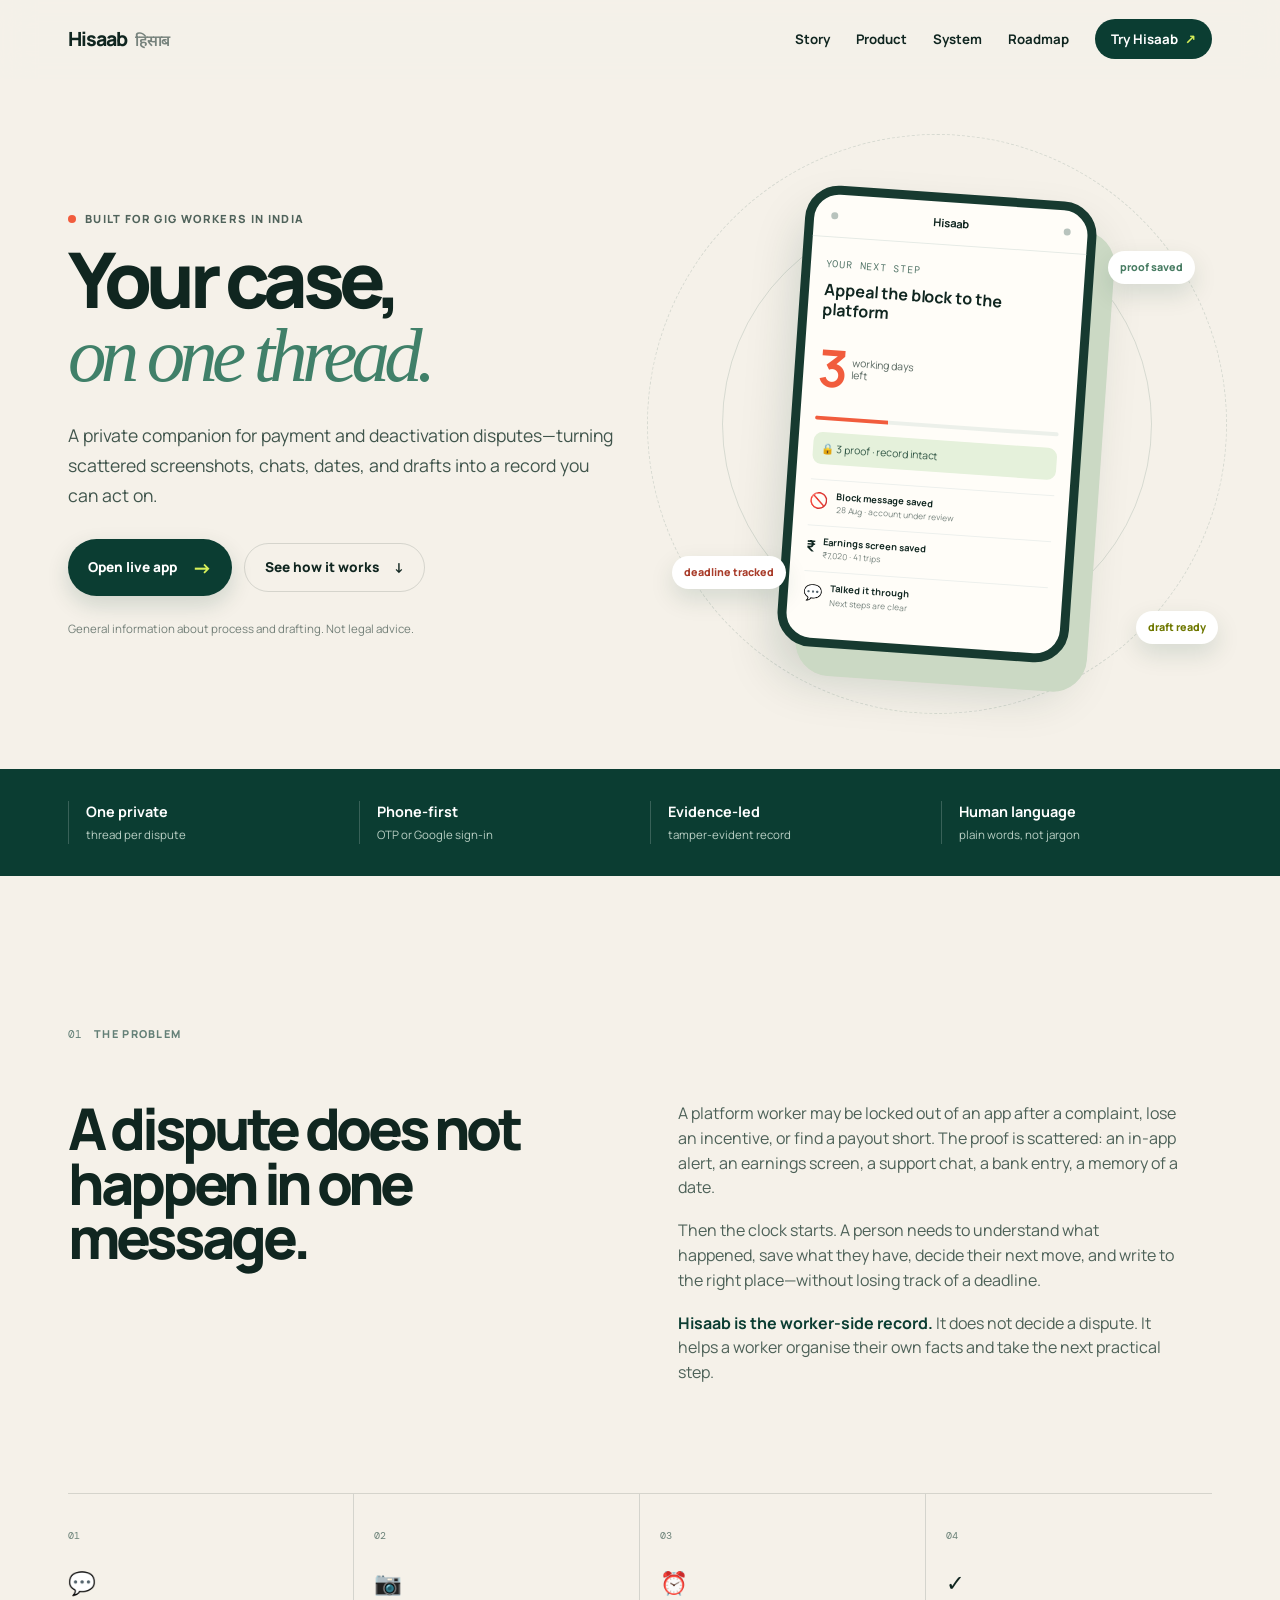
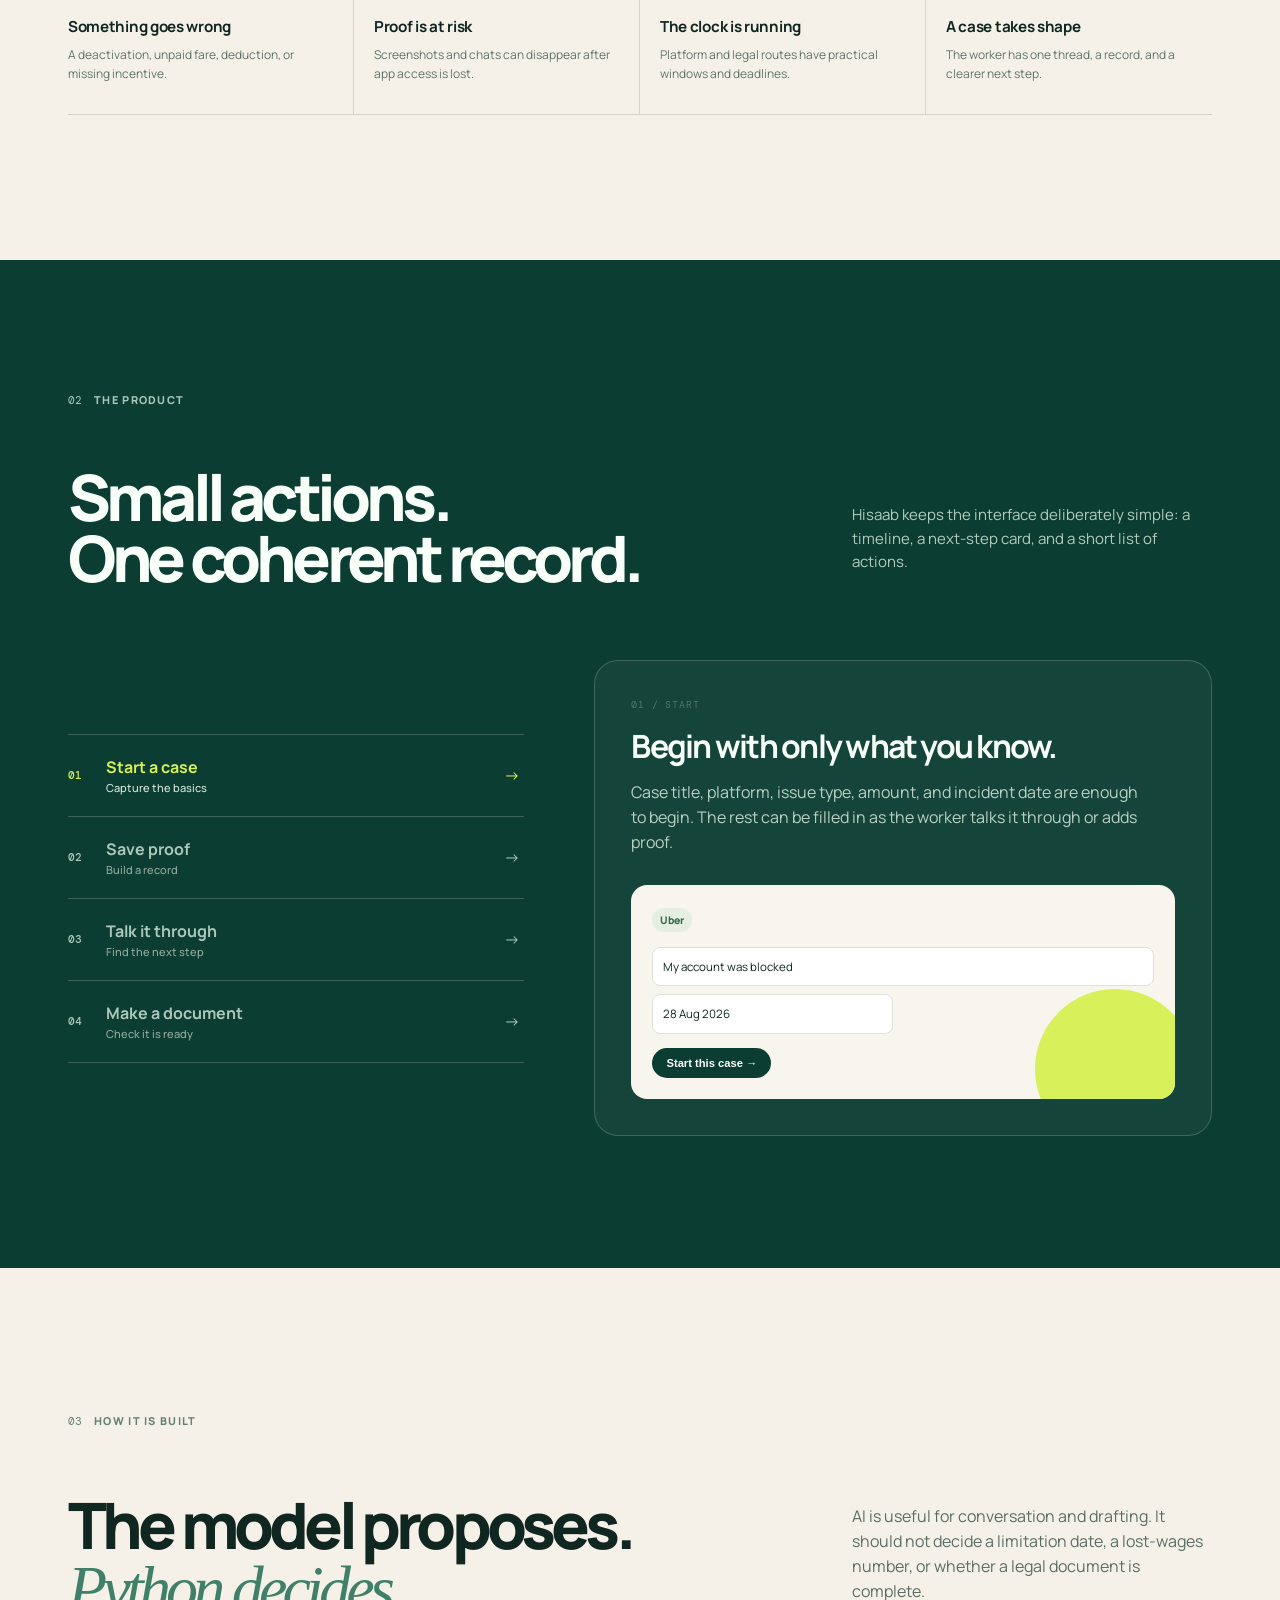
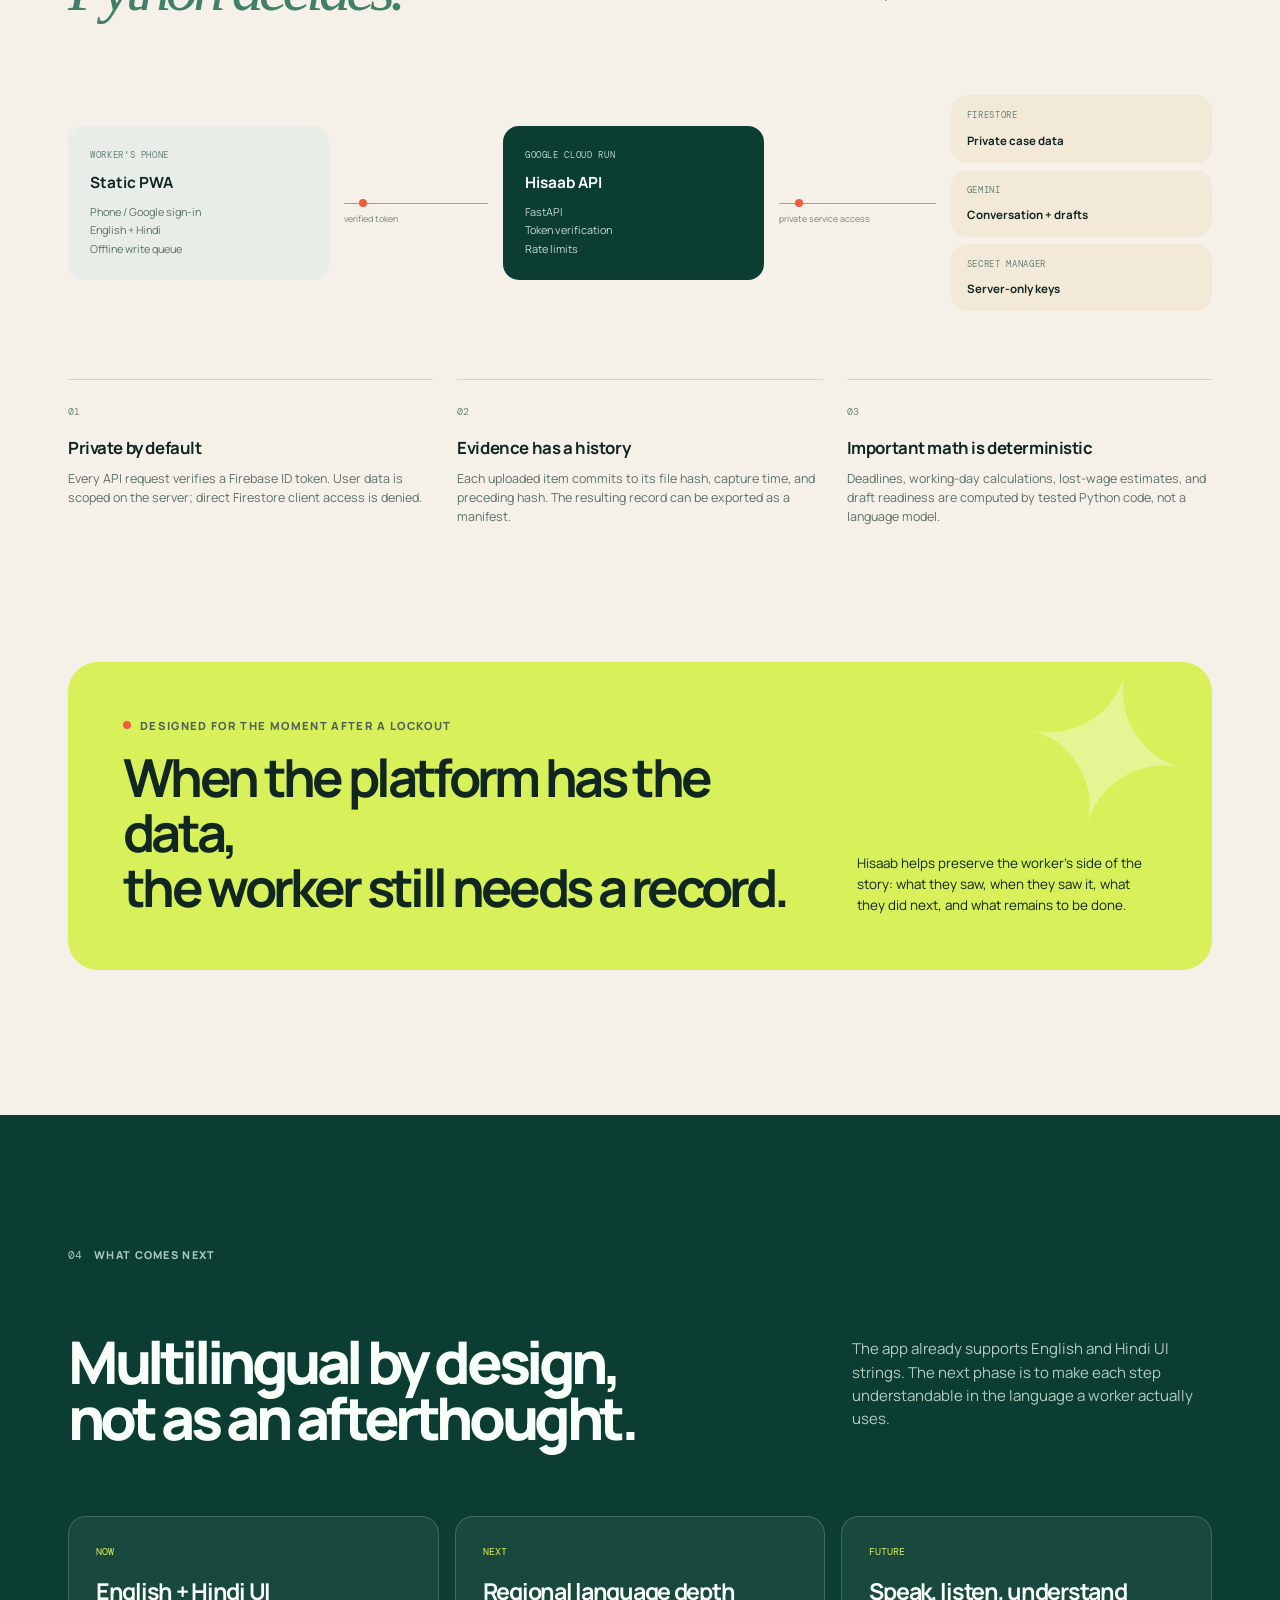
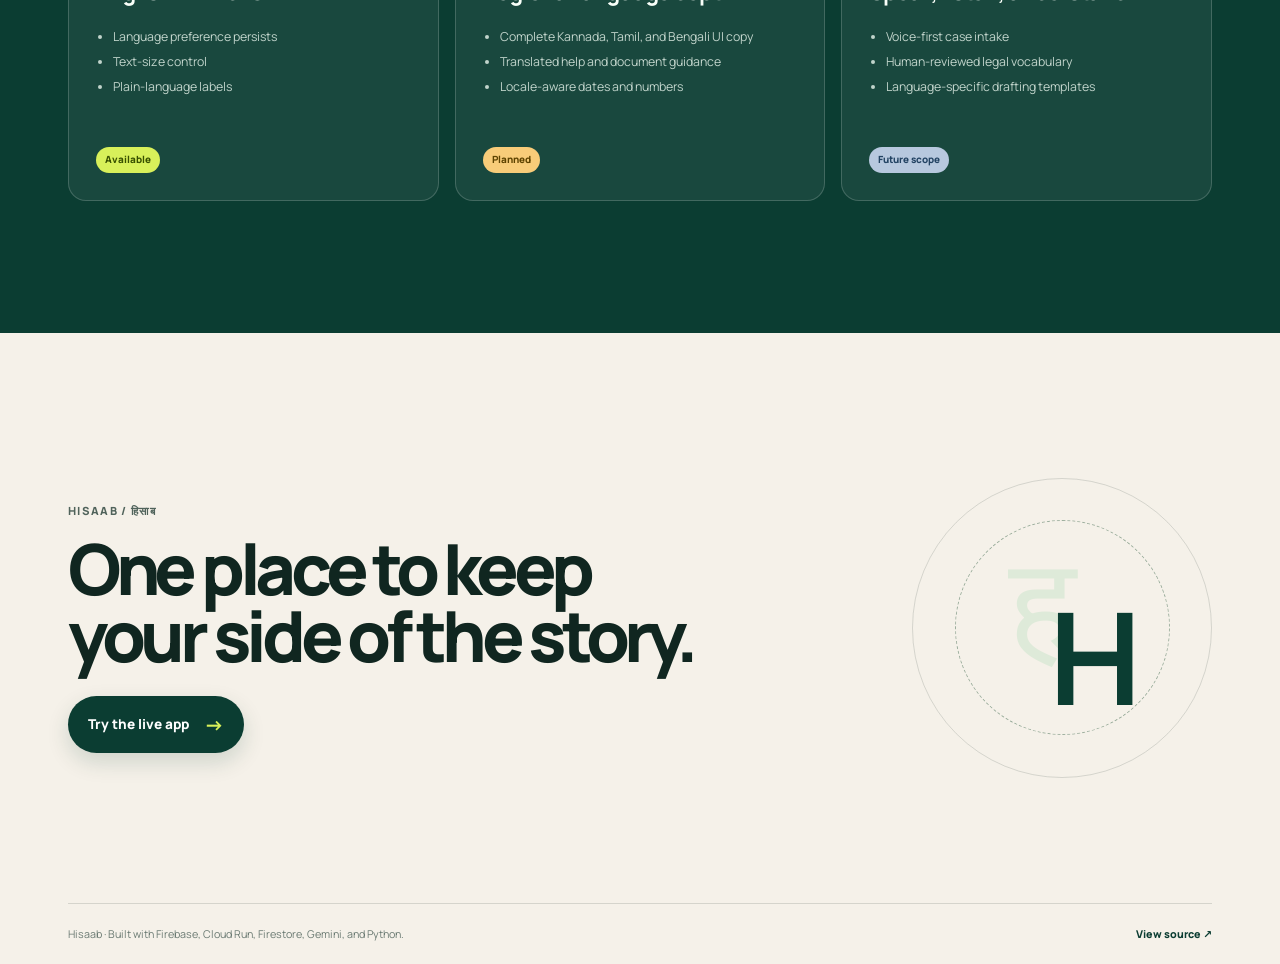
==== docs/index.html @ 725cc3c4 "Add animated Hisaab project site" ====
<!doctype html>
<html lang="en">
<head>
  <meta charset="utf-8">
  <meta name="viewport" content="width=device-width, initial-scale=1">
  <meta name="theme-color" content="#0b3d32">
  <meta name="description" content="Hisaab is a private case journal for gig-worker payment and deactivation disputes.">
  <title>Hisaab — Your case, on one thread</title>
  <link rel="preconnect" href="https://fonts.googleapis.com">
  <link rel="preconnect" href="https://fonts.gstatic.com" crossorigin>
  <link href="https://fonts.googleapis.com/css2?family=DM+Mono:wght@400;500&family=Manrope:wght@400;500;600;700;800&family=Noto+Sans+Devanagari:wght@500;600;700&display=swap" rel="stylesheet">
  <link rel="stylesheet" href="site.css">
</head>
<body>
  <a class="skip" href="#main">Skip to content</a>
  <header class="nav-wrap">
    <nav class="nav" aria-label="Primary navigation">
      <a class="wordmark" href="#top" aria-label="Hisaab home">Hisaab <span>हिसाब</span></a>
      <button class="nav-toggle" aria-expanded="false" aria-controls="nav-links">Menu <i></i></button>
      <div id="nav-links" class="nav-links">
        <a href="#story">Story</a>
        <a href="#product">Product</a>
        <a href="#system">System</a>
        <a href="#roadmap">Roadmap</a>
        <a class="nav-cta" href="https://hisaab-651858445044.asia-south1.run.app" target="_blank" rel="noreferrer">Try Hisaab <span>↗</span></a>
      </div>
    </nav>
  </header>

  <main id="main">
    <section id="top" class="hero section-shell">
      <div class="hero-copy reveal">
        <p class="eyebrow"><span class="pulse"></span> Built for gig workers in India</p>
        <h1>Your case,<br><em>on one thread.</em></h1>
        <p class="lead">A private companion for payment and deactivation disputes—turning scattered screenshots, chats, dates, and drafts into a record you can act on.</p>
        <div class="hero-actions">
          <a class="button primary" href="https://hisaab-651858445044.asia-south1.run.app" target="_blank" rel="noreferrer">Open live app <span>→</span></a>
          <a class="button quiet" href="#product">See how it works <span>↓</span></a>
        </div>
        <p class="fineprint">General information about process and drafting. Not legal advice.</p>
      </div>
      <div class="hero-visual reveal" aria-label="Animated visual showing a worker case becoming an organised record">
        <div class="orbit orbit-one"></div><div class="orbit orbit-two"></div>
        <div class="phone">
          <div class="phone-top"><span></span><b>Hisaab</b><i></i></div>
          <div class="phone-inner">
            <p class="case-kicker">YOUR NEXT STEP</p>
            <h3>Appeal the block to the platform</h3>
            <div class="days"><strong>3</strong><span>working days<br>left</span></div>
            <div class="mini-line red"></div>
            <div class="record"><span>🔒</span> 3 proof · record intact</div>
            <div class="thread-item"><b>🚫</b><span><strong>Block message saved</strong><small>28 Aug · account under review</small></span></div>
            <div class="thread-item"><b>₹</b><span><strong>Earnings screen saved</strong><small>₹7,020 · 41 trips</small></span></div>
            <div class="thread-item"><b>💬</b><span><strong>Talked it through</strong><small>Next steps are clear</small></span></div>
          </div>
        </div>
        <span class="float-chip chip-a">proof saved</span>
        <span class="float-chip chip-b">deadline tracked</span>
        <span class="float-chip chip-c">draft ready</span>
      </div>
    </section>

    <section class="stats band">
      <div><strong>One private</strong><span>thread per dispute</span></div>
      <div><strong>Phone-first</strong><span>OTP or Google sign-in</span></div>
      <div><strong>Evidence-led</strong><span>tamper-evident record</span></div>
      <div><strong>Human language</strong><span>plain words, not jargon</span></div>
    </section>

    <section id="story" class="section-shell story">
      <div class="section-label reveal"><span>01</span><p>The problem</p></div>
      <div class="story-grid">
        <div class="reveal"><h2>A dispute does not happen in one message.</h2></div>
        <div class="story-copy reveal">
          <p>A platform worker may be locked out of an app after a complaint, lose an incentive, or find a payout short. The proof is scattered: an in-app alert, an earnings screen, a support chat, a bank entry, a memory of a date.</p>
          <p>Then the clock starts. A person needs to understand what happened, save what they have, decide their next move, and write to the right place—without losing track of a deadline.</p>
          <p><strong>Hisaab is the worker-side record.</strong> It does not decide a dispute. It helps a worker organise their own facts and take the next practical step.</p>
        </div>
      </div>
      <div class="journey reveal" aria-label="A dispute becomes an organised case">
        <article><span>01</span><i>💬</i><h3>Something goes wrong</h3><p>A deactivation, unpaid fare, deduction, or missing incentive.</p></article>
        <article><span>02</span><i>📷</i><h3>Proof is at risk</h3><p>Screenshots and chats can disappear after app access is lost.</p></article>
        <article><span>03</span><i>⏰</i><h3>The clock is running</h3><p>Platform and legal routes have practical windows and deadlines.</p></article>
        <article><span>04</span><i>✓</i><h3>A case takes shape</h3><p>The worker has one thread, a record, and a clearer next step.</p></article>
      </div>
    </section>

    <section id="product" class="product-area">
      <div class="section-shell">
        <div class="section-label light reveal"><span>02</span><p>The product</p></div>
        <div class="product-heading reveal"><h2>Small actions.<br>One coherent record.</h2><p>Hisaab keeps the interface deliberately simple: a timeline, a next-step card, and a short list of actions.</p></div>
        <div class="tab-layout reveal">
          <div class="tabs" role="tablist" aria-label="Hisaab features">
            <button role="tab" aria-selected="true" aria-controls="panel-case" id="tab-case" data-tab="case"><b>01</b><span>Start a case<small>Capture the basics</small></span><i>→</i></button>
            <button role="tab" aria-selected="false" aria-controls="panel-proof" id="tab-proof" data-tab="proof"><b>02</b><span>Save proof<small>Build a record</small></span><i>→</i></button>
            <button role="tab" aria-selected="false" aria-controls="panel-talk" id="tab-talk" data-tab="talk"><b>03</b><span>Talk it through<small>Find the next step</small></span><i>→</i></button>
            <button role="tab" aria-selected="false" aria-controls="panel-draft" id="tab-draft" data-tab="draft"><b>04</b><span>Make a document<small>Check it is ready</small></span><i>→</i></button>
          </div>
          <div class="tab-panels">
            <article id="panel-case" role="tabpanel" aria-labelledby="tab-case" class="tab-panel active" data-panel="case"><p class="panel-number">01 / START</p><h3>Begin with only what you know.</h3><p>Case title, platform, issue type, amount, and incident date are enough to begin. The rest can be filled in as the worker talks it through or adds proof.</p><div class="feature-art start-art"><span class="tag">Uber</span><div class="fake-field">My account was blocked</div><div class="fake-field short">28 Aug 2026</div><button>Start this case →</button></div></article>
            <article id="panel-proof" role="tabpanel" aria-labelledby="tab-proof" class="tab-panel" data-panel="proof" hidden><p class="panel-number">02 / PROOF</p><h3>Keep what the platform may not keep for you.</h3><p>Photos, screenshots, payslips, and support chats can be added to a personal record. Each item is chained to the one before it, making the record tamper-evident.</p><div class="feature-art proof-art"><div class="proof-card"><b>📷</b><span><strong>block-msg.jpg</strong><small>Captured 29 Aug · #001</small></span><i>✓</i></div><div class="proof-card"><b>₹</b><span><strong>earnings-wk34.jpg</strong><small>₹7,020 · #002</small></span><i>✓</i></div><div class="chain"><span></span><span></span><span></span><em>record intact</em></div></div></article>
            <article id="panel-talk" role="tabpanel" aria-labelledby="tab-talk" class="tab-panel" data-panel="talk" hidden><p class="panel-number">03 / TALK</p><h3>Use a conversation to untangle the facts.</h3><p>The assistant can explain the process in plain language, suggest what to save, and help turn the story into a structured case record. Deterministic parts—dates, calculations, readiness—remain outside the model.</p><div class="feature-art chat-art"><div class="bubble worker">My driver ID was blocked yesterday.</div><div class="bubble assistant"><strong>First, save the block message.</strong><br><br>1. Add your earnings screen.<br>2. Note the date.<br>3. File the platform appeal.</div></div></article>
            <article id="panel-draft" role="tabpanel" aria-labelledby="tab-draft" class="tab-panel" data-panel="draft" hidden><p class="panel-number">04 / DRAFT</p><h3>Write the document, then check the details.</h3><p>Hisaab can draft a platform grievance, legal notice, consumer complaint, or labour complaint. A deterministic readiness check highlights missing essentials before a worker sends it.</p><div class="feature-art ready-art"><div class="ready-head"><span>✓</span> Ready to send</div><p>4 of 4 checks passed</p><ul><li>Worker / partner ID</li><li>Platform named</li><li>Date or trip reference</li><li>Clear request</li></ul></div></article>
          </div>
        </div>
      </div>
    </section>

    <section id="system" class="section-shell system">
      <div class="section-label reveal"><span>03</span><p>How it is built</p></div>
      <div class="system-intro reveal"><h2>The model proposes.<br><em>Python decides.</em></h2><p>AI is useful for conversation and drafting. It should not decide a limitation date, a lost-wages number, or whether a legal document is complete.</p></div>
      <div class="architecture reveal">
        <div class="arch-node client"><p>WORKER'S PHONE</p><strong>Static PWA</strong><span>Phone / Google sign-in<br>English + Hindi<br>Offline write queue</span></div>
        <div class="arch-line"><i></i><small>verified token</small></div>
        <div class="arch-node server"><p>GOOGLE CLOUD RUN</p><strong>Hisaab API</strong><span>FastAPI<br>Token verification<br>Rate limits</span></div>
        <div class="arch-line second"><i></i><small>private service access</small></div>
        <div class="arch-stack"><div><p>FIRESTORE</p><strong>Private case data</strong></div><div><p>GEMINI</p><strong>Conversation + drafts</strong></div><div><p>SECRET MANAGER</p><strong>Server-only keys</strong></div></div>
      </div>
      <div class="principles">
        <article class="reveal"><span>01</span><h3>Private by default</h3><p>Every API request verifies a Firebase ID token. User data is scoped on the server; direct Firestore client access is denied.</p></article>
        <article class="reveal"><span>02</span><h3>Evidence has a history</h3><p>Each uploaded item commits to its file hash, capture time, and preceding hash. The resulting record can be exported as a manifest.</p></article>
        <article class="reveal"><span>03</span><h3>Important math is deterministic</h3><p>Deadlines, working-day calculations, lost-wage estimates, and draft readiness are computed by tested Python code, not a language model.</p></article>
      </div>
    </section>

    <section class="section-shell impact">
      <div class="impact-card reveal"><div><p class="eyebrow"><span class="pulse"></span> Designed for the moment after a lockout</p><h2>When the platform has the data,<br>the worker still needs a record.</h2></div><p>Hisaab helps preserve the worker's side of the story: what they saw, when they saw it, what they did next, and what remains to be done.</p></div>
    </section>

    <section id="roadmap" class="roadmap-area">
      <div class="section-shell">
        <div class="section-label light reveal"><span>04</span><p>What comes next</p></div>
        <div class="roadmap-intro reveal"><h2>Multilingual by design,<br>not as an afterthought.</h2><p>The app already supports English and Hindi UI strings. The next phase is to make each step understandable in the language a worker actually uses.</p></div>
        <div class="roadmap-grid">
          <article class="road-card reveal"><p>NOW</p><h3>English + Hindi UI</h3><ul><li>Language preference persists</li><li>Text-size control</li><li>Plain-language labels</li></ul><span class="status complete">Available</span></article>
          <article class="road-card reveal"><p>NEXT</p><h3>Regional language depth</h3><ul><li>Complete Kannada, Tamil, and Bengali UI copy</li><li>Translated help and document guidance</li><li>Locale-aware dates and numbers</li></ul><span class="status planned">Planned</span></article>
          <article class="road-card reveal"><p>FUTURE</p><h3>Speak, listen, understand</h3><ul><li>Voice-first case intake</li><li>Human-reviewed legal vocabulary</li><li>Language-specific drafting templates</li></ul><span class="status future">Future scope</span></article>
        </div>
      </div>
    </section>

    <section class="section-shell closing">
      <div class="reveal"><p class="eyebrow">Hisaab / हिसाब</p><h2>One place to keep<br>your side of the story.</h2><a class="button primary" href="https://hisaab-651858445044.asia-south1.run.app" target="_blank" rel="noreferrer">Try the live app <span>→</span></a></div>
      <div class="closing-mark reveal" aria-hidden="true"><span>ह</span><i></i><b>H</b></div>
    </section>
  </main>
  <footer><span>Hisaab · Built with Firebase, Cloud Run, Firestore, Gemini, and Python.</span><a href="https://github.com/erragro/hisaab" target="_blank" rel="noreferrer">View source ↗</a></footer>
  <script src="site.js"></script>
</body>
</html>
---- docs/site.css ----
:root{--ink:#102620;--green:#0b3d32;--lime:#d8f05a;--cream:#f5f1e9;--paper:#fffdf8;--muted:#5e6b65;--line:rgba(16,38,32,.14);--orange:#f15c3d;--radius:24px}*{box-sizing:border-box}html{scroll-behavior:smooth}body{margin:0;background:var(--cream);color:var(--ink);font-family:Manrope,system-ui,sans-serif;font-size:16px;line-height:1.55}.skip{position:fixed;left:12px;top:-60px;z-index:10;background:var(--lime);color:var(--ink);padding:8px 14px;border-radius:10px}.skip:focus{top:12px}.nav-wrap{position:sticky;top:0;z-index:5;background:rgba(245,241,233,.82);backdrop-filter:blur(16px);border-bottom:1px solid transparent}.nav{max-width:1200px;margin:auto;height:78px;padding:0 28px;display:flex;align-items:center;justify-content:space-between}.wordmark{font-size:1.22rem;font-weight:800;letter-spacing:-.05em;color:var(--ink);text-decoration:none}.wordmark span{font-family:'Noto Sans Devanagari';font-size:.96rem;font-weight:600;color:#77837d;margin-left:5px}.nav-links{display:flex;align-items:center;gap:26px}.nav-links>a{font-size:.83rem;font-weight:700;color:var(--ink);text-decoration:none}.nav-links>a:not(.nav-cta):hover{color:#557d70}.nav-cta{padding:10px 16px;background:var(--green);color:white!important;border-radius:100px}.nav-cta span{color:var(--lime);margin-left:4px}.nav-toggle{display:none;background:transparent;border:0;font:inherit;font-weight:700;color:var(--ink)}.section-shell{max-width:1200px;margin:0 auto;padding-left:28px;padding-right:28px}.hero{min-height:690px;display:grid;grid-template-columns:1fr 1fr;gap:42px;align-items:center;padding-top:68px;padding-bottom:68px}.eyebrow{margin:0 0 16px;display:flex;align-items:center;gap:9px;text-transform:uppercase;letter-spacing:.12em;font-size:.7rem;font-weight:800;color:#50635b}.pulse{height:8px;width:8px;border-radius:50%;background:var(--orange);box-shadow:0 0 0 0 rgba(241,92,61,.6);animation:pulse 2s infinite}.hero h1,.story h2,.product-heading h2,.system h2,.roadmap-intro h2,.closing h2{font-size:clamp(3rem,6vw,5.8rem);letter-spacing:-.075em;line-height:.95;margin:0;font-weight:800}.hero h1 em,.system h2 em{font-family:Georgia,serif;font-weight:400;color:#408069}.lead{max-width:550px;color:#40554c;font-size:1.1rem;line-height:1.7;margin:28px 0}.hero-actions{display:flex;gap:12px;align-items:center;flex-wrap:wrap}.button{display:inline-flex;align-items:center;gap:15px;border-radius:100px;padding:13px 20px;font-weight:800;font-size:.85rem;text-decoration:none}.button.primary{background:var(--green);color:white;box-shadow:0 9px 22px rgba(11,61,50,.16)}.button.primary span{font-size:1.25rem;color:var(--lime)}.button.quiet{color:var(--ink);border:1px solid var(--line)}.fineprint{margin:24px 0 0;font-size:.72rem;color:#748079}.hero-visual{height:510px;position:relative;display:grid;place-items:center}.orbit{position:absolute;border:1px solid rgba(11,61,50,.13);border-radius:50%;animation:spin 28s linear infinite}.orbit-one{height:430px;width:430px}.orbit-two{height:580px;width:580px;border-style:dashed;animation-direction:reverse;animation-duration:40s}.phone{position:relative;width:292px;min-height:462px;background:var(--paper);border:9px solid #173a30;border-radius:34px;box-shadow:20px 28px 0 #cbd9c4,0 30px 50px rgba(12,48,38,.18);z-index:1;transform:rotate(4deg);animation:float 4s ease-in-out infinite}.phone-top{height:43px;display:flex;align-items:center;justify-content:space-between;padding:0 17px;border-bottom:1px solid #e6ebe6;font-size:.7rem}.phone-top span,.phone-top i{height:7px;width:7px;border-radius:50%;background:#b8c3bd}.phone-inner{padding:19px 15px}.case-kicker,.panel-number{font-family:'DM Mono',monospace;letter-spacing:.08em;font-size:.62rem;color:#537568;margin:0}.phone h3{font-size:1rem;line-height:1.25;margin:8px 0}.days{display:flex;align-items:center;gap:8px}.days strong{font-size:3.2rem;letter-spacing:-.1em;color:var(--orange)}.days span{font-size:.65rem;color:#596861;line-height:1.2}.mini-line{height:4px;border-radius:8px;margin:9px 0 12px}.mini-line.red{background:linear-gradient(90deg,var(--orange) 30%,#ecf0ea 30%)}.record{font-size:.65rem;background:#e5f1db;padding:8px;border-radius:9px;color:#335847;margin-bottom:15px}.thread-item{display:flex;gap:8px;padding:9px 0;border-top:1px solid #edf0ed;font-size:.58rem}.thread-item b{font-size:.95rem}.thread-item strong,.thread-item small{display:block}.thread-item small{color:#77847e;font-size:.52rem}.float-chip{position:absolute;z-index:2;background:white;box-shadow:0 10px 24px rgba(11,61,50,.13);border-radius:100px;padding:8px 12px;font-size:.67rem;font-weight:800}.chip-a{top:82px;right:3%;color:#487c63;animation:float 3.2s .6s ease-in-out infinite}.chip-b{bottom:90px;left:2%;color:#a93d2b;animation:float 3.8s .2s ease-in-out infinite}.chip-c{right:-1%;bottom:35px;color:#6f7800;animation:float 4.4s .9s ease-in-out infinite}.band{max-width:none;background:var(--green);padding:32px max(28px,calc((100vw - 1144px)/2));display:grid;grid-template-columns:repeat(4,1fr);gap:20px;color:white}.band div{padding-left:17px;border-left:1px solid rgba(255,255,255,.19)}.band strong,.band span{display:block}.band strong{font-size:.9rem}.band span{font-size:.72rem;color:#b9cfc4;margin-top:3px}.story{padding-top:150px;padding-bottom:145px}.section-label{display:flex;gap:12px;align-items:center;color:#648077;margin-bottom:58px}.section-label span{font-family:'DM Mono';font-size:.68rem}.section-label p{margin:0;text-transform:uppercase;font-size:.68rem;letter-spacing:.12em;font-weight:800}.section-label.light{color:#a8c8bb}.story-grid{display:grid;grid-template-columns:1fr 1fr;gap:75px}.story h2{font-size:clamp(2.4rem,4.5vw,4.3rem);max-width:500px}.story-copy{max-width:500px;color:#4d6158}.story-copy p{margin:0 0 18px}.story-copy strong{color:var(--green)}.journey{display:grid;grid-template-columns:repeat(4,1fr);margin-top:90px;border-top:1px solid var(--line);border-bottom:1px solid var(--line)}.journey article{padding:27px 20px 28px 0;min-height:220px;border-right:1px solid var(--line)}.journey article+article{padding-left:20px}.journey article:last-child{border-right:0}.journey span{font-family:'DM Mono';font-size:.65rem;color:#6b8278}.journey i{display:block;font-style:normal;font-size:1.4rem;margin:20px 0 14px}.journey h3{font-size:.95rem;margin:0 0 8px;letter-spacing:-.02em}.journey p{font-size:.75rem;color:#61736a;margin:0;line-height:1.55}.product-area,.roadmap-area{background:var(--green);color:#f9fff9;padding:132px 0}.product-heading{display:flex;justify-content:space-between;gap:60px;align-items:end}.product-heading h2{font-size:clamp(2.5rem,5vw,4.8rem)}.product-heading p,.roadmap-intro p{max-width:360px;color:#b4cbc0;font-size:.94rem}.tab-layout{display:grid;grid-template-columns:.85fr 1.15fr;gap:70px;margin-top:72px}.tabs{display:flex;flex-direction:column;align-self:center}.tabs button{background:transparent;border:0;border-top:1px solid rgba(255,255,255,.2);padding:21px 0;text-align:left;color:#aec7bc;display:grid;grid-template-columns:38px 1fr 20px;align-items:center;font-family:inherit;cursor:pointer}.tabs button:last-child{border-bottom:1px solid rgba(255,255,255,.2)}.tabs button b{font-family:'DM Mono';font-size:.66rem;font-weight:500}.tabs button span{font-size:1rem;font-weight:700}.tabs button small{display:block;font-size:.69rem;color:#91aca0;margin-top:2px;font-weight:500}.tabs button i{font-style:normal;font-size:1rem}.tabs button[aria-selected=true]{color:var(--lime)}.tabs button[aria-selected=true] small{color:#d3e9dc}.tab-panels{min-height:410px}.tab-panel{height:100%;border:1px solid rgba(255,255,255,.18);background:rgba(255,255,255,.045);border-radius:var(--radius);padding:36px;animation:panelIn .45s ease}.tab-panel h3{font-size:2rem;letter-spacing:-.055em;line-height:1.05;margin:17px 0}.tab-panel>p:not(.panel-number){color:#bad0c5;max-width:510px;margin-bottom:30px}.feature-art{background:#f7f5ed;color:var(--ink);border-radius:16px;padding:21px;min-height:176px}.start-art{position:relative;overflow:hidden}.start-art:after{content:'';position:absolute;right:-20px;bottom:-50px;background:var(--lime);width:160px;height:160px;border-radius:50%}.tag{font-size:.65rem;font-weight:800;background:#e5eee0;color:#346850;border-radius:20px;padding:5px 8px}.fake-field{position:relative;z-index:1;background:white;border:1px solid #dce2da;border-radius:8px;margin-top:16px;padding:10px;font-size:.72rem}.fake-field.short{width:48%;margin-top:8px}.start-art button{position:relative;z-index:1;background:var(--green);border:0;border-radius:30px;padding:9px 14px;color:white;font-weight:800;font-size:.7rem;margin-top:14px}.proof-art{display:grid;gap:9px}.proof-card{background:white;border-radius:10px;padding:10px;display:flex;gap:10px;align-items:center;font-size:.7rem;box-shadow:0 2px 7px rgba(0,0,0,.04)}.proof-card span{flex:1}.proof-card strong,.proof-card small{display:block}.proof-card small{font-size:.6rem;color:#78847e}.proof-card i{font-style:normal;color:#438064}.chain{display:flex;align-items:center;gap:7px;margin-top:7px}.chain span{height:9px;width:9px;border-radius:50%;background:#5f9077}.chain span+span:before{content:'';display:block;width:54px;height:1px;background:#8fac9c;transform:translateX(-54px)}.chain em{font-size:.6rem;color:#518067;margin-left:22px}.chat-art{display:grid;gap:10px;align-content:center}.bubble{max-width:78%;padding:10px;font-size:.7rem;border-radius:11px;line-height:1.45}.bubble.worker{justify-self:end;background:#dcefe3}.bubble.assistant{background:white}.ready-art{padding:17px 20px}.ready-head{color:#317455;font-weight:800;font-size:.86rem}.ready-head span{background:#d9efdd;border-radius:50%;padding:2px 5px;margin-right:5px}.ready-art p{font-size:.67rem;color:#64756c;margin:7px 0}.ready-art ul{list-style:'✓  ';padding-left:17px;font-size:.68rem;line-height:1.8;color:#47735e}.system{padding-top:145px;padding-bottom:135px}.system-intro{display:flex;justify-content:space-between;gap:60px;align-items:end}.system h2{font-size:clamp(2.5rem,5vw,4.8rem)}.system-intro p{max-width:360px;color:#5c6d65}.architecture{margin-top:76px;display:grid;grid-template-columns:1fr .55fr 1fr .6fr 1fr;align-items:center;gap:15px}.arch-node,.arch-stack>div{border-radius:16px;padding:22px;background:#e8eee7}.arch-node p,.arch-stack p{font-family:'DM Mono';font-size:.58rem;letter-spacing:.07em;margin:0 0 9px;color:#668176}.arch-node strong,.arch-stack strong{display:block;font-size:.96rem}.arch-node span{font-size:.68rem;color:#587066;display:block;line-height:1.7;margin-top:8px}.arch-node.server{background:var(--green);color:white}.arch-node.server p{color:#b8d5c6}.arch-node.server span{color:#c7dbd0}.arch-line{position:relative;height:1px;background:#89ab9b}.arch-line i{position:absolute;width:8px;height:8px;border-radius:50%;background:var(--orange);top:-4px;left:10%;animation:travel 3s linear infinite}.arch-line.second i{animation-delay:1.5s}.arch-line small{position:absolute;top:10px;left:0;font-size:.55rem;color:#708479;white-space:nowrap}.arch-stack{display:grid;gap:7px}.arch-stack>div{padding:13px 16px;background:#f3e9d9}.arch-stack strong{font-size:.72rem}.principles{display:grid;grid-template-columns:repeat(3,1fr);gap:24px;margin-top:68px}.principles article{border-top:1px solid var(--line);padding-top:17px}.principles span{font-family:'DM Mono';font-size:.65rem;color:#6b887a}.principles h3{font-size:1.05rem;letter-spacing:-.025em;margin:13px 0 8px}.principles p{font-size:.78rem;color:#5d7067;margin:0}.impact{padding-bottom:145px}.impact-card{background:var(--lime);border-radius:30px;padding:55px;display:flex;justify-content:space-between;gap:55px;align-items:end;overflow:hidden;position:relative}.impact-card:after{content:'✦';position:absolute;right:18px;top:-78px;font-size:13rem;color:rgba(255,255,255,.35);transform:rotate(14deg)}.impact-card h2{font-size:clamp(2rem,4.1vw,4rem);letter-spacing:-.07em;line-height:1.05;margin:0;position:relative;z-index:1}.impact-card>p{margin:0;max-width:300px;font-size:.84rem;position:relative;z-index:1}.roadmap-intro{display:flex;align-items:end;justify-content:space-between;gap:50px}.roadmap-intro h2{font-size:clamp(2.35rem,4.6vw,4.4rem)}.roadmap-grid{display:grid;grid-template-columns:repeat(3,1fr);gap:16px;margin-top:70px}.road-card{padding:27px;background:rgba(255,255,255,.06);border:1px solid rgba(255,255,255,.18);border-radius:18px;min-height:285px;display:flex;flex-direction:column}.road-card p{font-family:'DM Mono';font-size:.64rem;color:var(--lime);margin:0}.road-card h3{font-size:1.45rem;letter-spacing:-.055em;margin:15px 0}.road-card ul{padding-left:17px;margin:0;color:#c1d4cb;font-size:.77rem;line-height:2}.status{margin-top:auto;align-self:start;border-radius:20px;padding:5px 9px;font-size:.62rem;font-weight:800}.complete{background:#d8f05a;color:#385000}.planned{background:#f8cc79;color:#5e4300}.future{background:#b7c8de;color:#234363}.closing{padding-top:145px;padding-bottom:125px;display:flex;align-items:center;justify-content:space-between;overflow:hidden}.closing h2{font-size:clamp(2.7rem,5.5vw,5rem);margin-bottom:27px}.closing-mark{height:300px;width:300px;border:1px solid var(--line);border-radius:50%;display:grid;place-items:center;position:relative;animation:spin 35s linear infinite}.closing-mark span,.closing-mark b{position:absolute;font-size:8rem;line-height:1}.closing-mark span{font-family:'Noto Sans Devanagari';color:#deead9;transform:translate(-20px,-10px)}.closing-mark b{color:var(--green);transform:translate(33px,28px)}.closing-mark i{height:215px;width:215px;border-radius:50%;border:1px dashed #9daf9e}footer{border-top:1px solid var(--line);max-width:1144px;margin:auto;padding:22px 0;display:flex;justify-content:space-between;color:#6a7a72;font-size:.67rem}footer a{color:var(--green);font-weight:800;text-decoration:none}.reveal{opacity:0;transform:translateY(20px);transition:opacity .7s ease,transform .7s ease}.reveal.in{opacity:1;transform:none}@keyframes float{50%{transform:translateY(-10px)}}@keyframes spin{to{transform:rotate(360deg)}}@keyframes pulse{70%{box-shadow:0 0 0 9px rgba(241,92,61,0)}}@keyframes travel{to{left:93%}}@keyframes panelIn{from{opacity:0;transform:translateY(8px)}to{opacity:1;transform:none}}@media(max-width:820px){.nav{height:65px;padding:0 20px}.nav-toggle{display:block}.nav-toggle i{display:inline-block;width:7px;height:7px;margin-left:5px;border-right:1px solid;border-bottom:1px solid;transform:translateY(-2px) rotate(45deg)}.nav-links{position:absolute;top:65px;left:0;right:0;padding:18px 20px 24px;background:var(--cream);border-bottom:1px solid var(--line);display:none;align-items:flex-start;flex-direction:column;gap:15px}.nav-links.open{display:flex}.hero{grid-template-columns:1fr;padding-top:55px}.hero-visual{height:430px;transform:scale(.86);margin:-25px}.band{grid-template-columns:repeat(2,1fr);gap:18px}.story,.system,.product-area,.roadmap-area{padding-top:90px;padding-bottom:90px}.story-grid,.system-intro,.product-heading,.roadmap-intro{grid-template-columns:1fr;display:grid;gap:25px}.journey{grid-template-columns:1fr 1fr;margin-top:55px}.journey article:nth-child(2){border-right:0}.journey article:nth-child(n+3){border-top:1px solid var(--line)}.tab-layout{grid-template-columns:1fr;gap:35px;margin-top:45px}.tabs{display:grid;grid-template-columns:1fr 1fr}.tabs button{padding:13px 10px}.tabs button:last-child{border-bottom:0}.tabs button span{font-size:.82rem}.architecture{grid-template-columns:1fr;gap:23px}.arch-line{height:28px;width:1px;justify-self:center}.arch-line i{top:10%;left:-4px;animation:travelY 3s linear infinite}.arch-line small{left:11px;top:0}.arch-stack{grid-template-columns:1fr 1fr 1fr}.principles,.roadmap-grid{grid-template-columns:1fr;gap:30px}.impact-card{padding:32px;display:block}.impact-card>p{margin-top:22px}.closing-mark{height:200px;width:200px}.closing-mark span,.closing-mark b{font-size:5rem}.closing-mark i{height:145px;width:145px}footer{margin:0 20px;gap:15px}.hero h1{font-size:clamp(3.2rem,16vw,5rem)}@keyframes travelY{to{top:86%}}}@media(max-width:480px){.section-shell{padding-left:20px;padding-right:20px}.hero{min-height:auto}.hero-visual{margin:-20px -50px;height:370px;transform:scale(.7)}.band{padding:25px 20px}.journey{grid-template-columns:1fr}.journey article,.journey article+article{padding:22px 0;border-right:0;border-top:1px solid var(--line)}.journey article:first-child{border-top:0}.tabs{grid-template-columns:1fr}.tab-panel{padding:25px}.arch-stack{grid-template-columns:1fr}.closing{display:block}.closing-mark{margin:55px auto 0}.product-heading h2,.roadmap-intro h2,.system h2{font-size:2.6rem}}
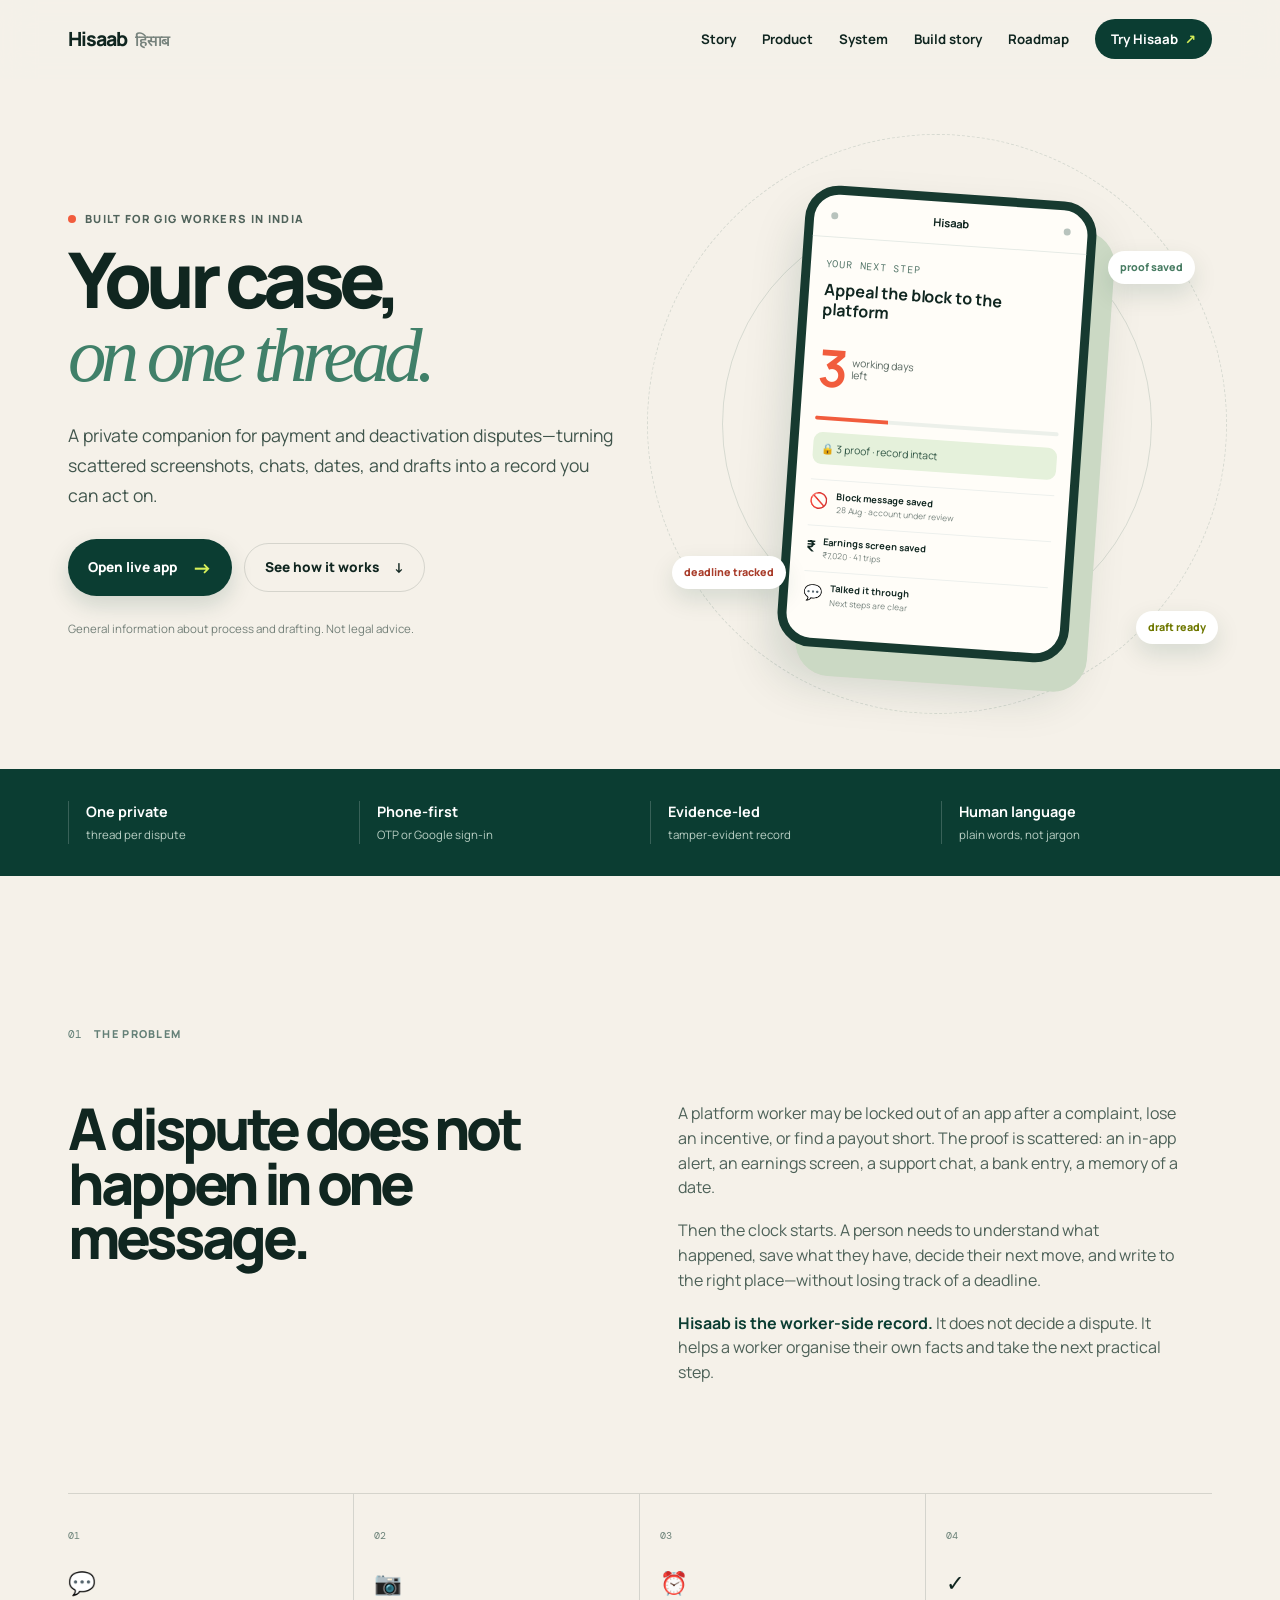
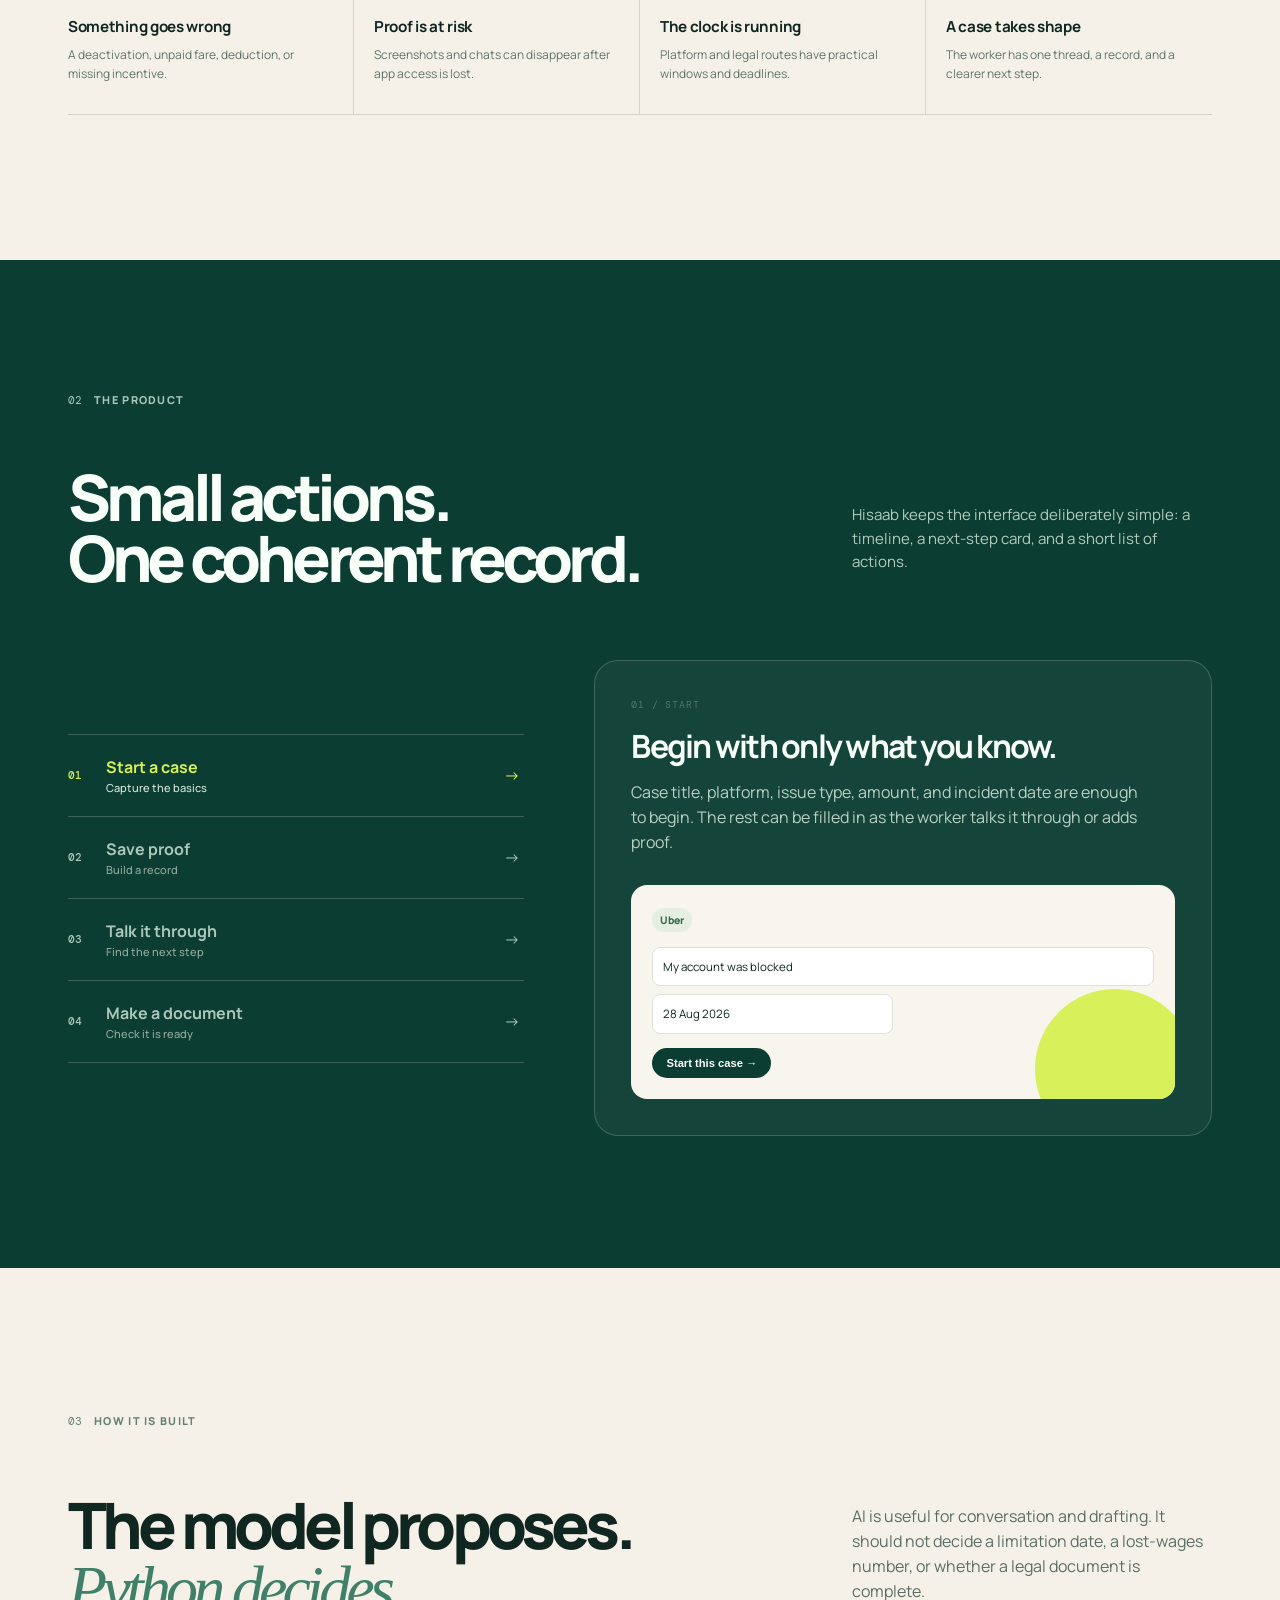
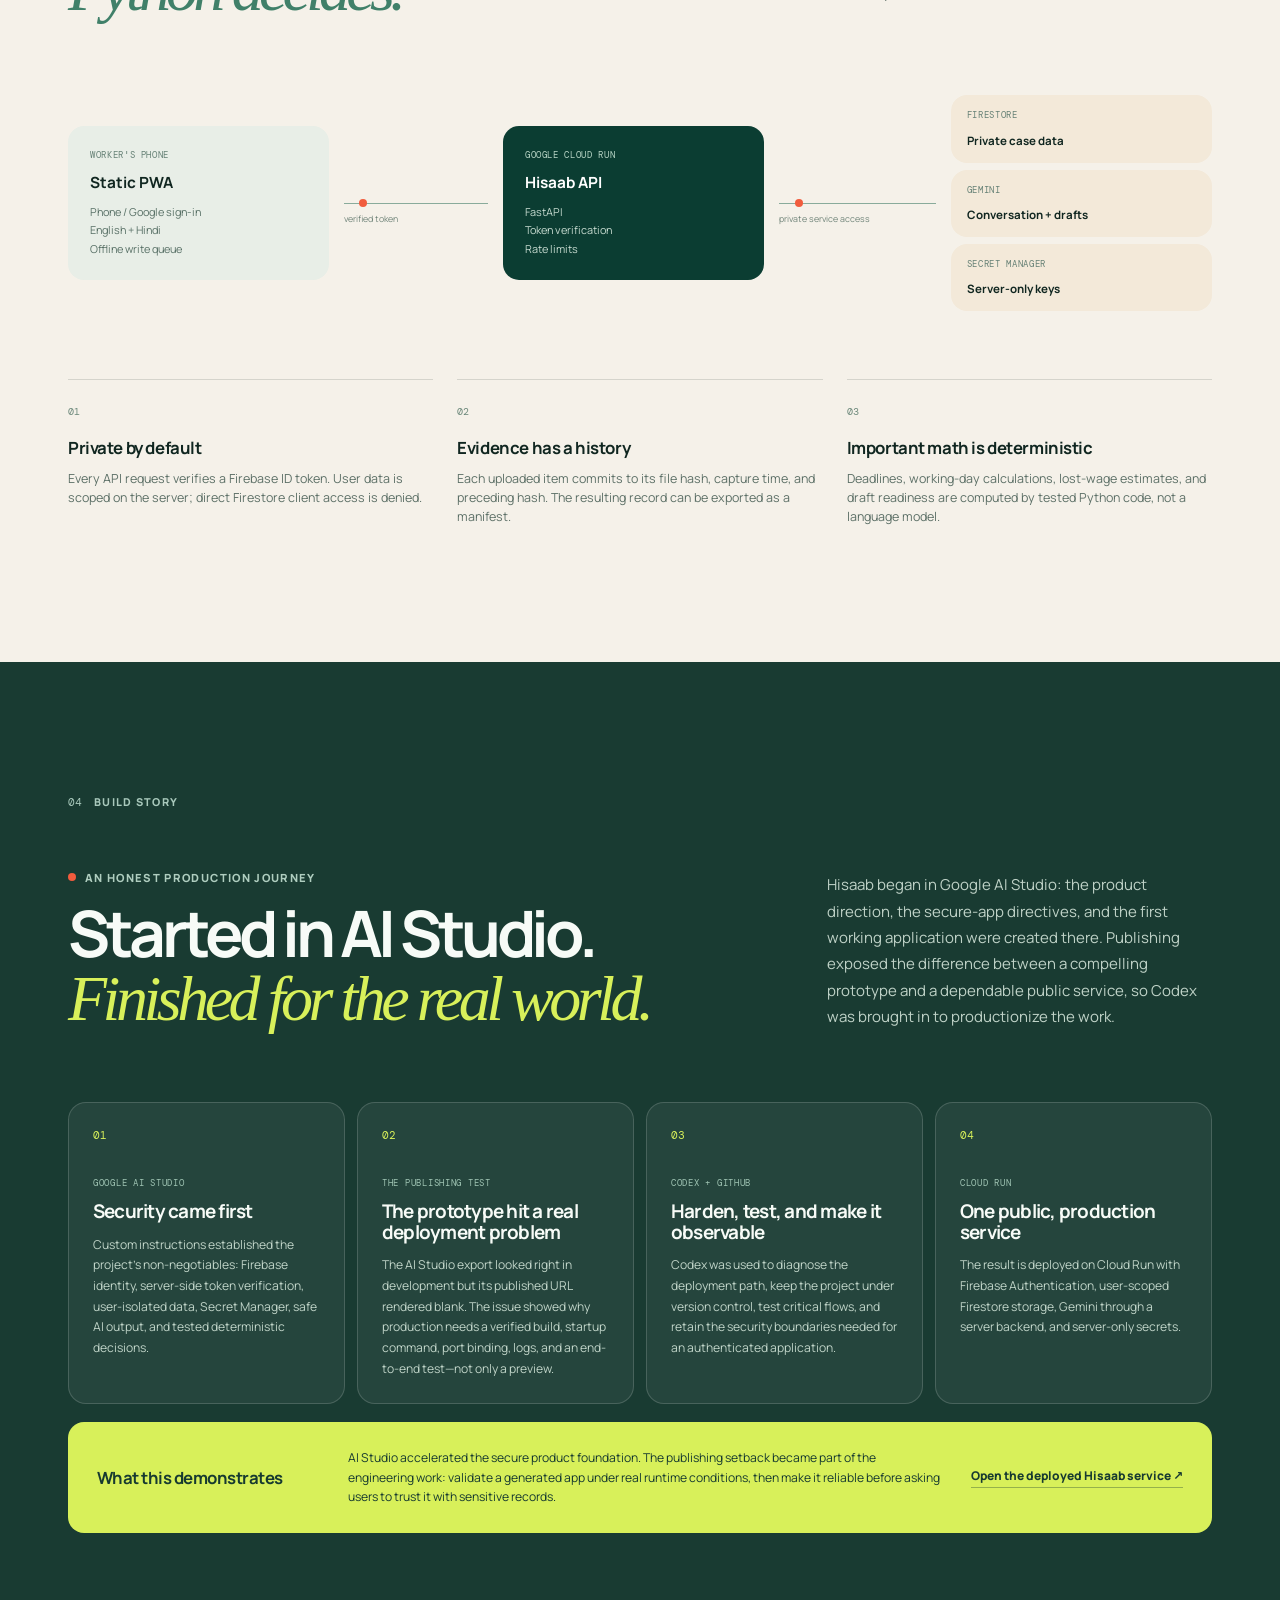
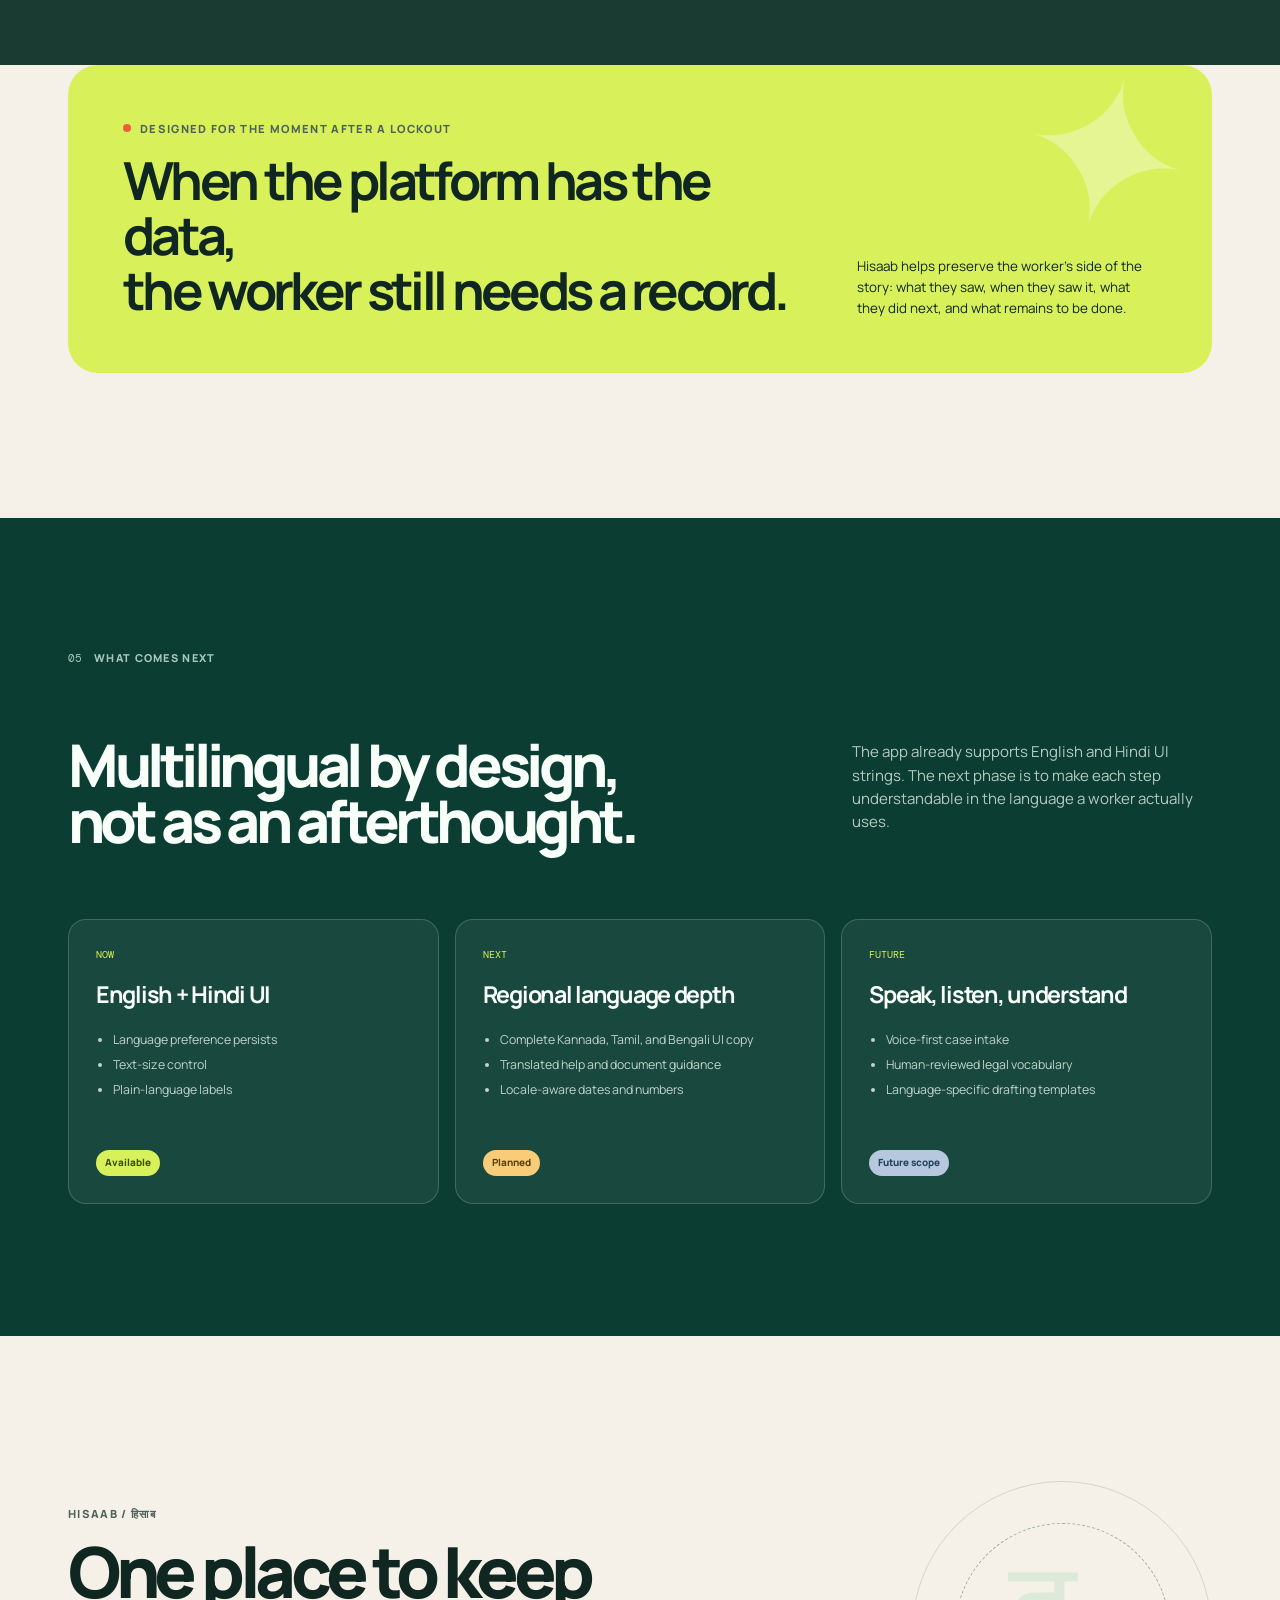
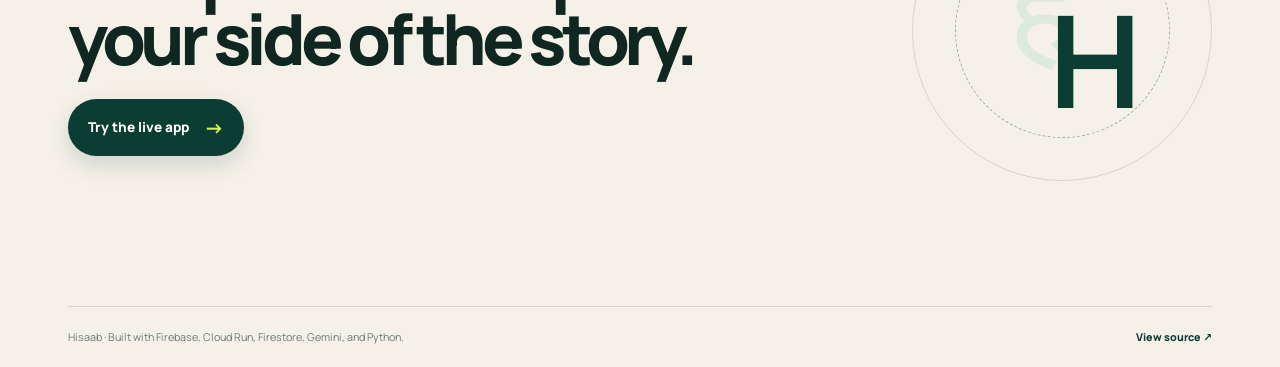
==== commit 46c2203b: "docs: add AI Studio production journey" ====
--- a/docs/index.html
+++ b/docs/index.html
@@ -10,6 +10,7 @@
   <link rel="preconnect" href="https://fonts.gstatic.com" crossorigin>
   <link href="https://fonts.googleapis.com/css2?family=DM+Mono:wght@400;500&family=Manrope:wght@400;500;600;700;800&family=Noto+Sans+Devanagari:wght@500;600;700&display=swap" rel="stylesheet">
   <link rel="stylesheet" href="site.css">
+  <link rel="stylesheet" href="build-story.css">
 </head>
 <body>
   <a class="skip" href="#main">Skip to content</a>
@@ -21,6 +22,7 @@
         <a href="#story">Story</a>
         <a href="#product">Product</a>
         <a href="#system">System</a>
+        <a href="#build-story">Build story</a>
         <a href="#roadmap">Roadmap</a>
         <a class="nav-cta" href="https://hisaab-651858445044.asia-south1.run.app" target="_blank" rel="noreferrer">Try Hisaab <span>↗</span></a>
       </div>
@@ -123,13 +125,30 @@
       </div>
     </section>
 
+    <section id="build-story" class="build-area">
+      <div class="section-shell">
+        <div class="section-label light reveal"><span>04</span><p>Build story</p></div>
+        <div class="build-intro reveal">
+          <div><p class="eyebrow on-dark"><span class="pulse"></span> An honest production journey</p><h2>Started in AI Studio.<br><em>Finished for the real world.</em></h2></div>
+          <p>Hisaab began in Google AI Studio: the product direction, the secure-app directives, and the first working application were created there. Publishing exposed the difference between a compelling prototype and a dependable public service, so Codex was brought in to productionize the work.</p>
+        </div>
+        <div class="build-steps">
+          <article class="build-step reveal"><span>01</span><p class="build-label">GOOGLE AI STUDIO</p><h3>Security came first</h3><p>Custom instructions established the project’s non-negotiables: Firebase identity, server-side token verification, user-isolated data, Secret Manager, safe AI output, and tested deterministic decisions.</p></article>
+          <article class="build-step reveal"><span>02</span><p class="build-label">THE PUBLISHING TEST</p><h3>The prototype hit a real deployment problem</h3><p>The AI Studio export looked right in development but its published URL rendered blank. The issue showed why production needs a verified build, startup command, port binding, logs, and an end-to-end test—not only a preview.</p></article>
+          <article class="build-step reveal"><span>03</span><p class="build-label">CODEX + GITHUB</p><h3>Harden, test, and make it observable</h3><p>Codex was used to diagnose the deployment path, keep the project under version control, test critical flows, and retain the security boundaries needed for an authenticated application.</p></article>
+          <article class="build-step reveal"><span>04</span><p class="build-label">CLOUD RUN</p><h3>One public, production service</h3><p>The result is deployed on Cloud Run with Firebase Authentication, user-scoped Firestore storage, Gemini through a server backend, and server-only secrets.</p></article>
+        </div>
+        <div class="build-note reveal"><strong>What this demonstrates</strong><p>AI Studio accelerated the secure product foundation. The publishing setback became part of the engineering work: validate a generated app under real runtime conditions, then make it reliable before asking users to trust it with sensitive records.</p><a href="https://hisaab-651858445044.asia-south1.run.app" target="_blank" rel="noreferrer">Open the deployed Hisaab service <span>↗</span></a></div>
+      </div>
+    </section>
+
     <section class="section-shell impact">
       <div class="impact-card reveal"><div><p class="eyebrow"><span class="pulse"></span> Designed for the moment after a lockout</p><h2>When the platform has the data,<br>the worker still needs a record.</h2></div><p>Hisaab helps preserve the worker's side of the story: what they saw, when they saw it, what they did next, and what remains to be done.</p></div>
     </section>
 
     <section id="roadmap" class="roadmap-area">
       <div class="section-shell">
-        <div class="section-label light reveal"><span>04</span><p>What comes next</p></div>
+        <div class="section-label light reveal"><span>05</span><p>What comes next</p></div>
         <div class="roadmap-intro reveal"><h2>Multilingual by design,<br>not as an afterthought.</h2><p>The app already supports English and Hindi UI strings. The next phase is to make each step understandable in the language a worker actually uses.</p></div>
         <div class="roadmap-grid">
           <article class="road-card reveal"><p>NOW</p><h3>English + Hindi UI</h3><ul><li>Language preference persists</li><li>Text-size control</li><li>Plain-language labels</li></ul><span class="status complete">Available</span></article>
--- a/docs/build-story.css
+++ b/docs/build-story.css
@@ -0,0 +1,2 @@
+/* The recorded Google AI Studio → production build journey. */
+.build-area{background:#193b32;color:#f7fbf7;padding:132px 0}.build-intro{display:flex;justify-content:space-between;align-items:end;gap:60px}.build-intro h2{font-size:clamp(2.45rem,5vw,4.8rem);letter-spacing:-.07em;line-height:.98;margin:0}.build-intro h2 em{font-family:Georgia,serif;font-weight:400;color:var(--lime)}.on-dark{color:#afcdbf}.build-intro>p{max-width:385px;color:#bfd2c7;font-size:.94rem;line-height:1.75;margin:0}.build-steps{display:grid;grid-template-columns:repeat(4,1fr);gap:12px;margin-top:72px}.build-step{background:rgba(255,255,255,.055);border:1px solid rgba(255,255,255,.16);border-radius:18px;padding:24px;min-height:294px;display:flex;flex-direction:column}.build-step>span{font-family:'DM Mono';color:var(--lime);font-size:.7rem}.build-label{font-family:'DM Mono';color:#9fc4b3;font-size:.57rem;letter-spacing:.08em;margin:31px 0 11px}.build-step h3{font-size:1.18rem;letter-spacing:-.04em;line-height:1.1;margin:0 0 13px}.build-step>p:last-child{font-size:.76rem;line-height:1.7;color:#c0d4c8;margin:0}.build-note{margin-top:18px;border-radius:16px;padding:26px 29px;background:#d8f05a;color:#173a30;display:grid;grid-template-columns:.75fr 2fr auto;align-items:center;gap:28px}.build-note strong{font-size:1.05rem;letter-spacing:-.03em}.build-note p{font-size:.76rem;line-height:1.6;margin:0}.build-note a{color:#173a30;font-weight:800;font-size:.75rem;white-space:nowrap;text-decoration:none;border-bottom:1px solid rgba(23,58,48,.35);padding-bottom:2px}@media(max-width:820px){.build-area{padding-top:90px;padding-bottom:90px}.build-intro{display:grid;grid-template-columns:1fr;gap:25px}.build-steps{grid-template-columns:1fr;gap:18px}.build-step{min-height:0}.build-note{grid-template-columns:1fr;gap:12px}}
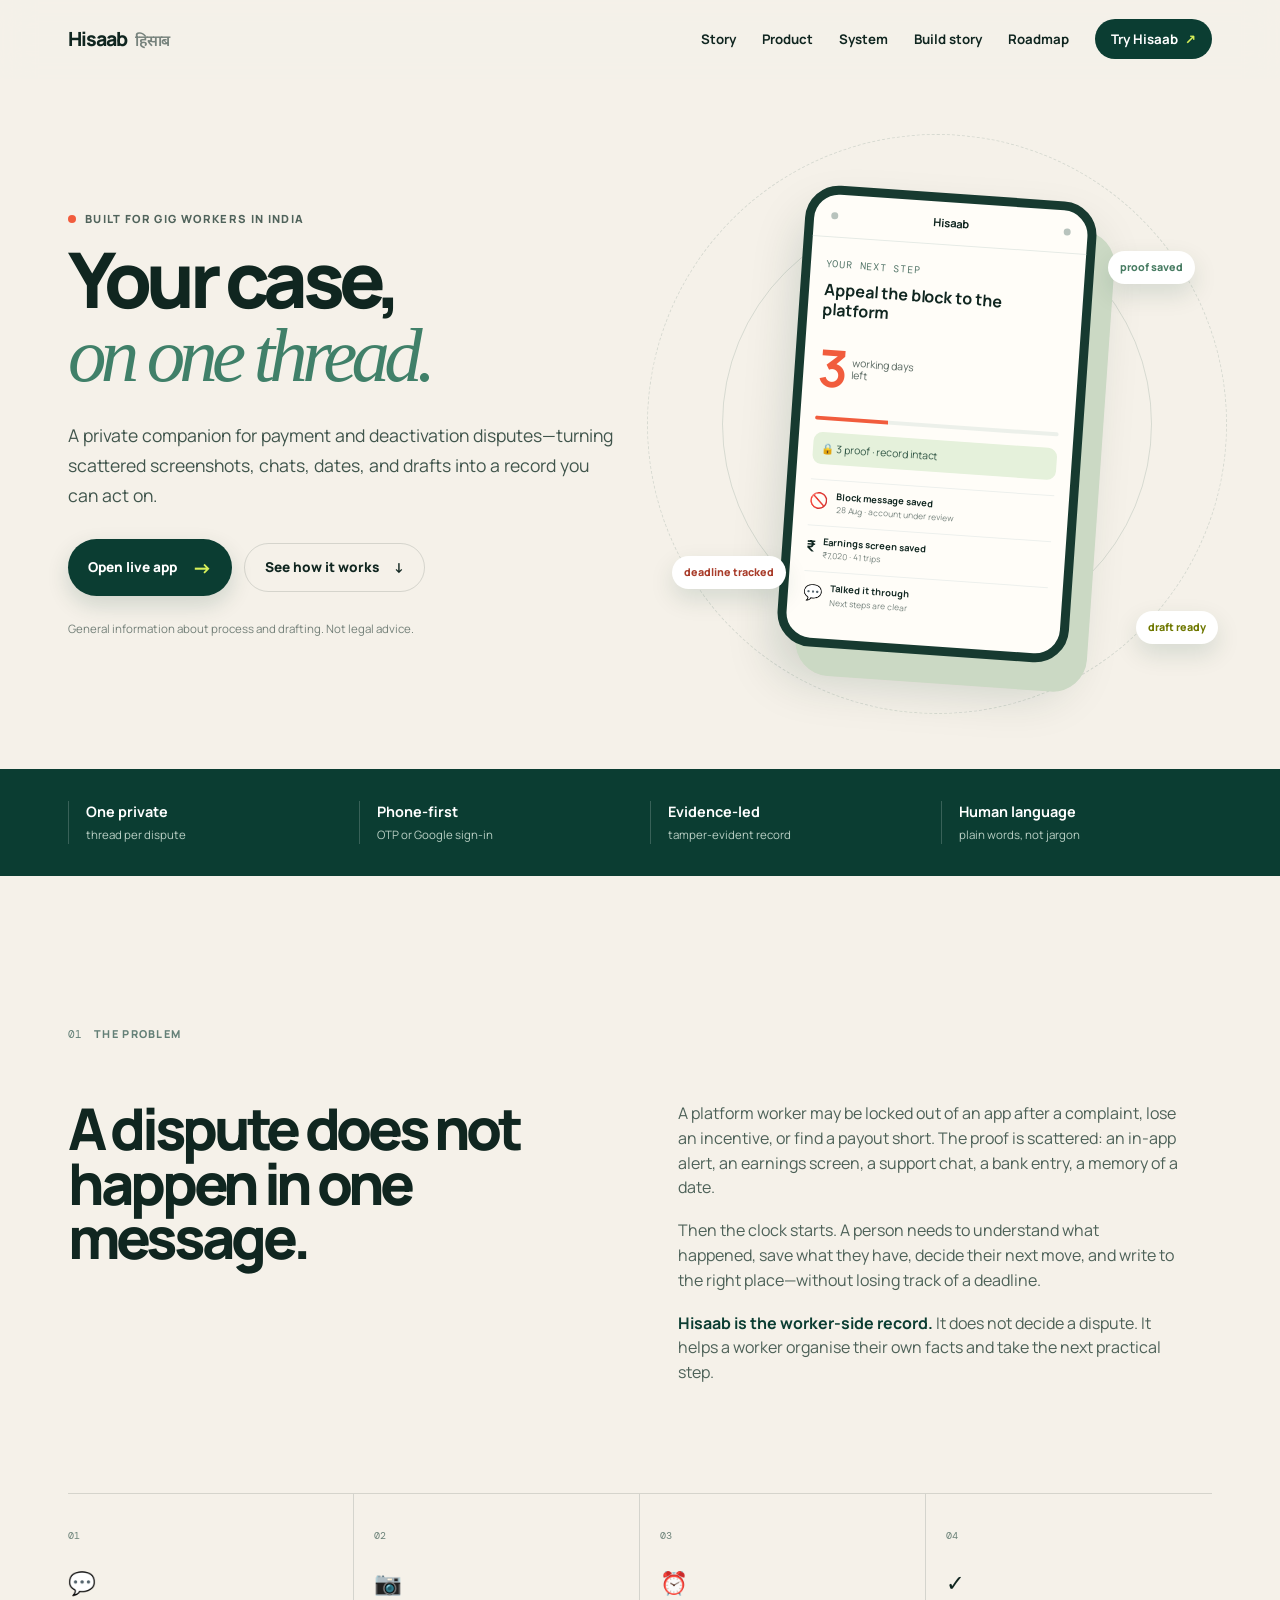
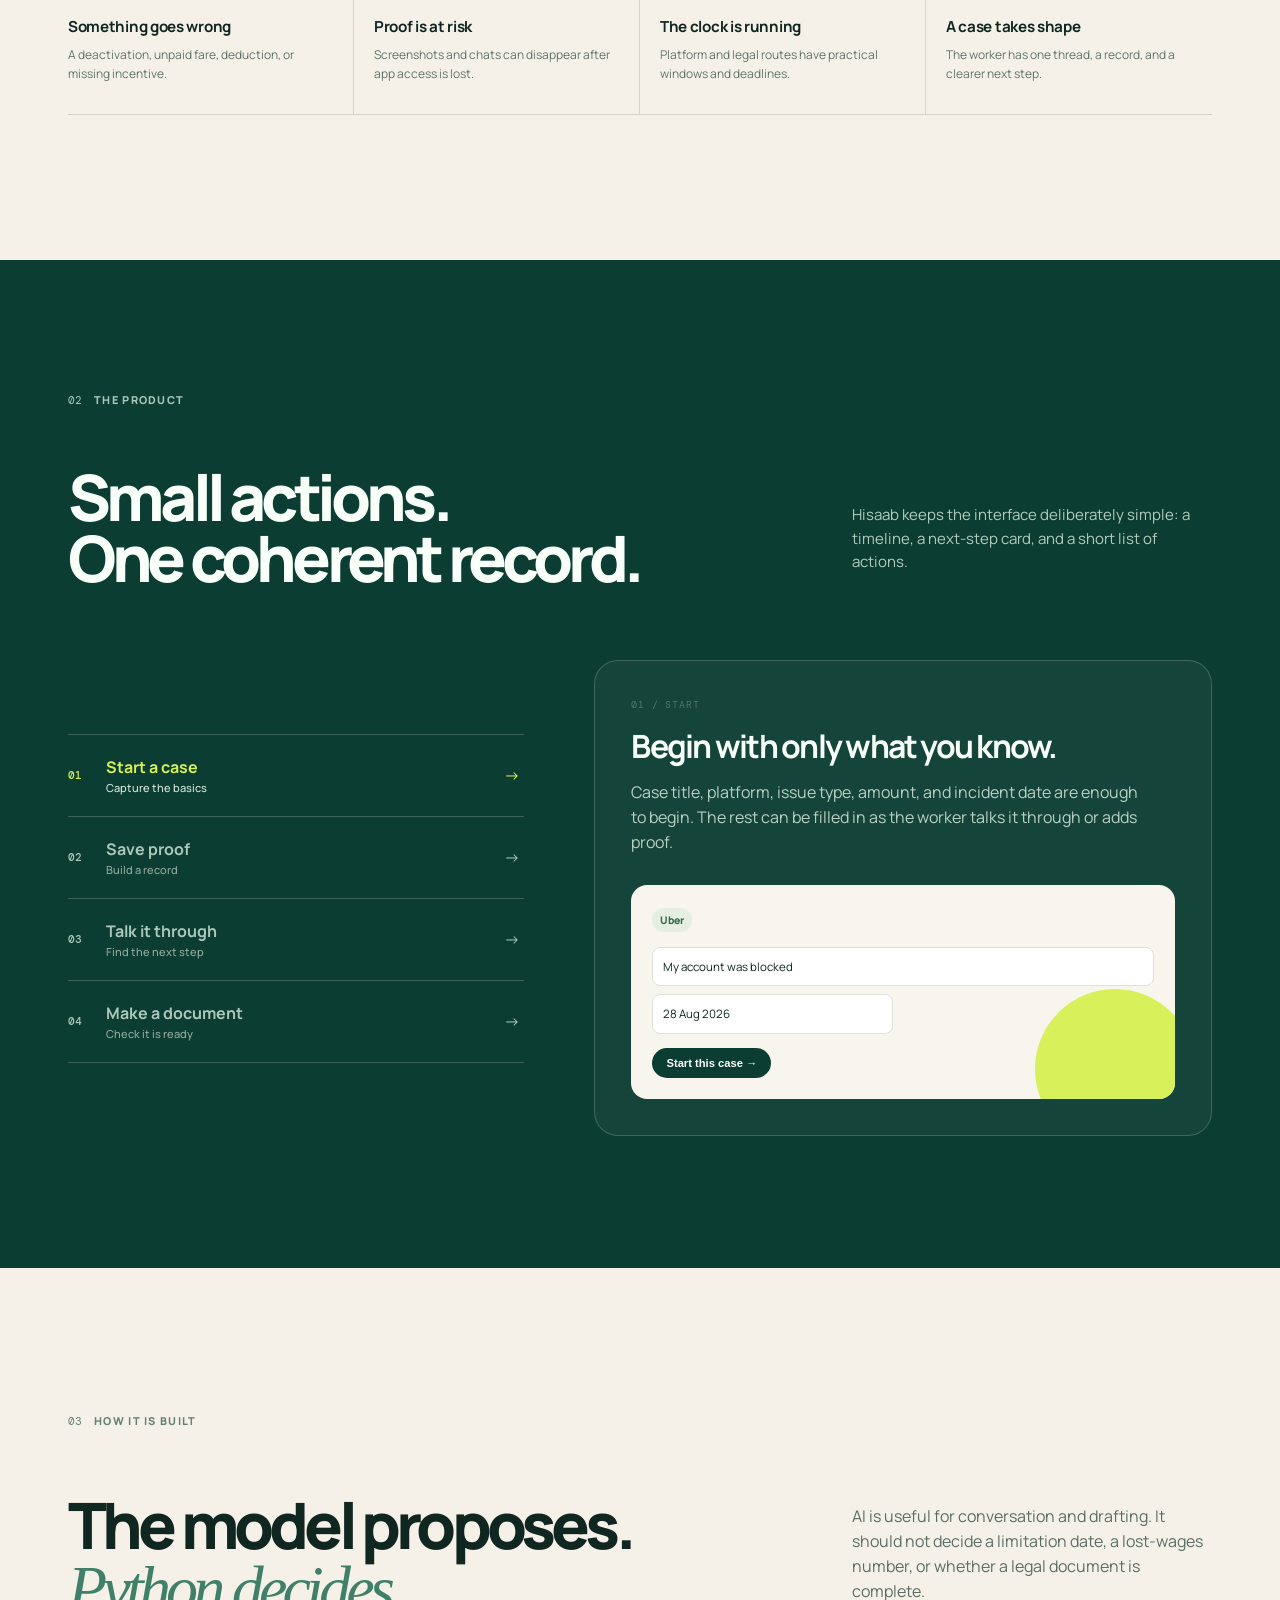
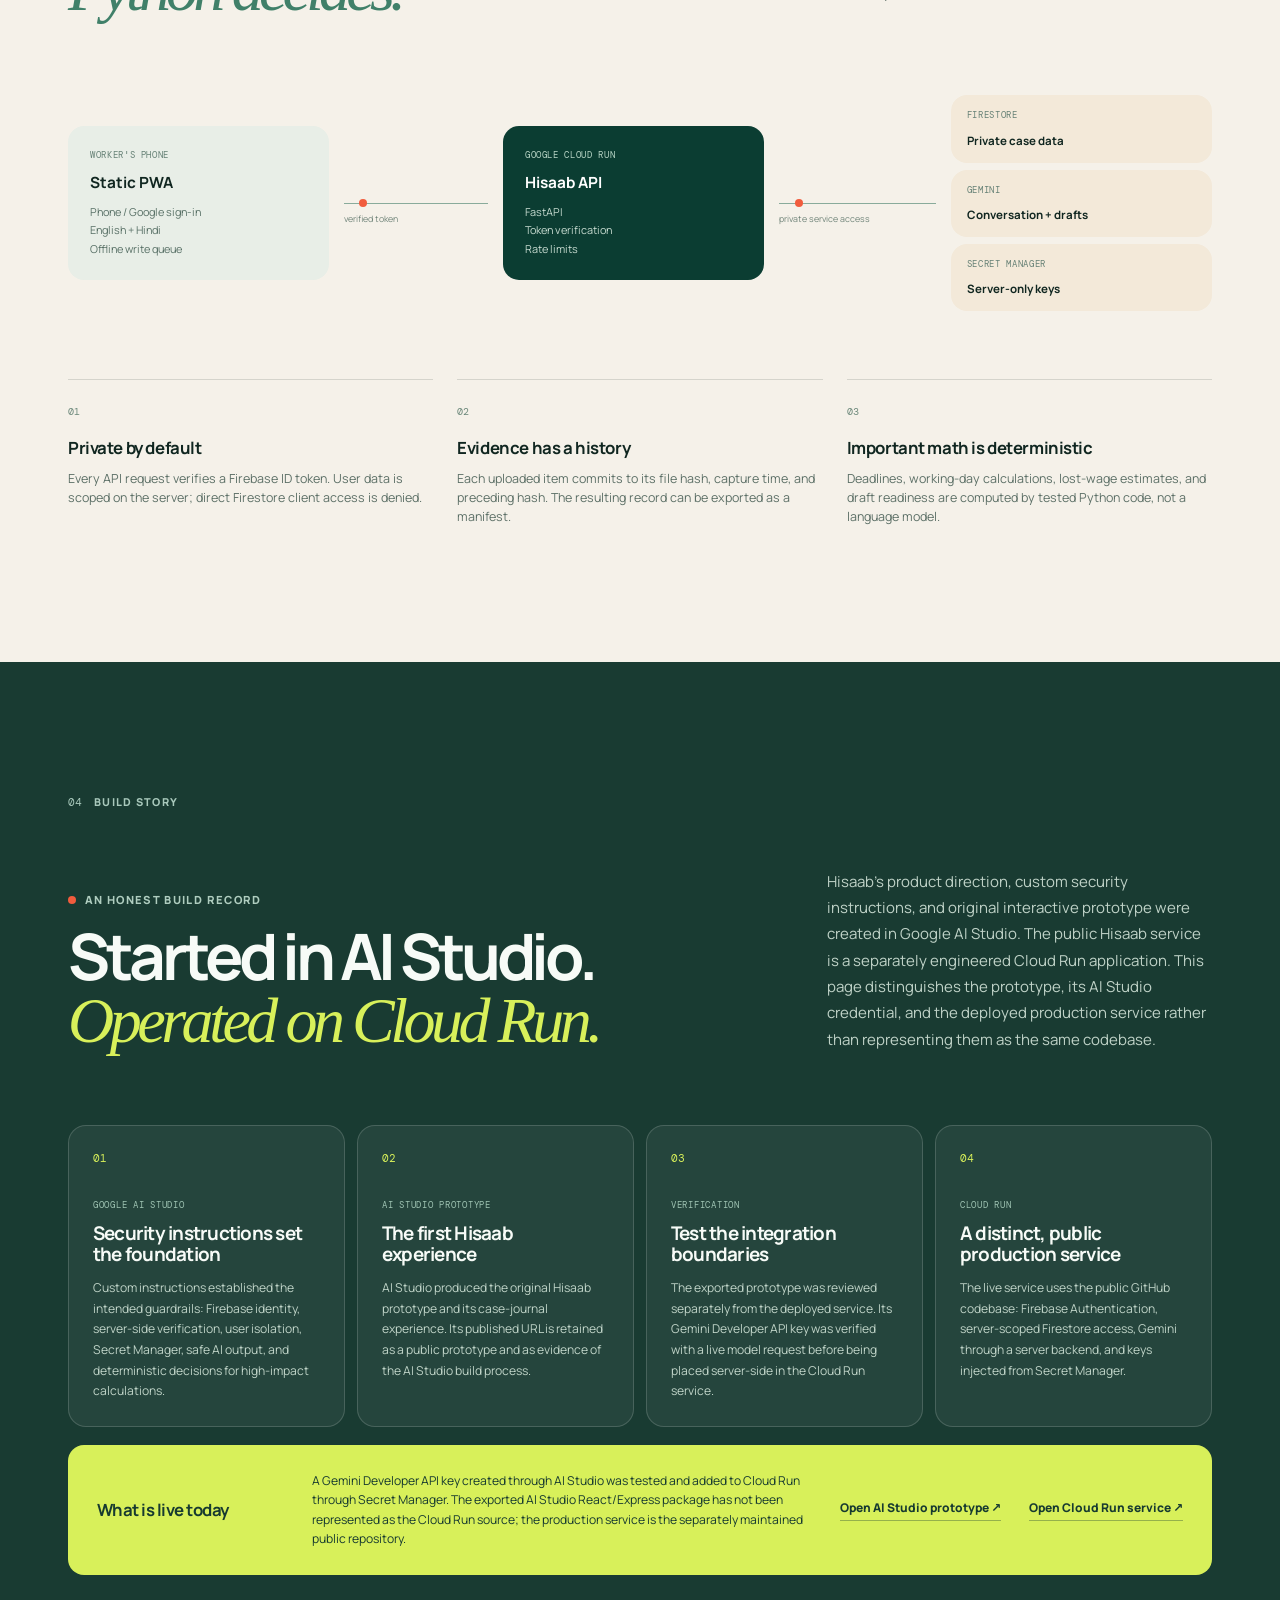
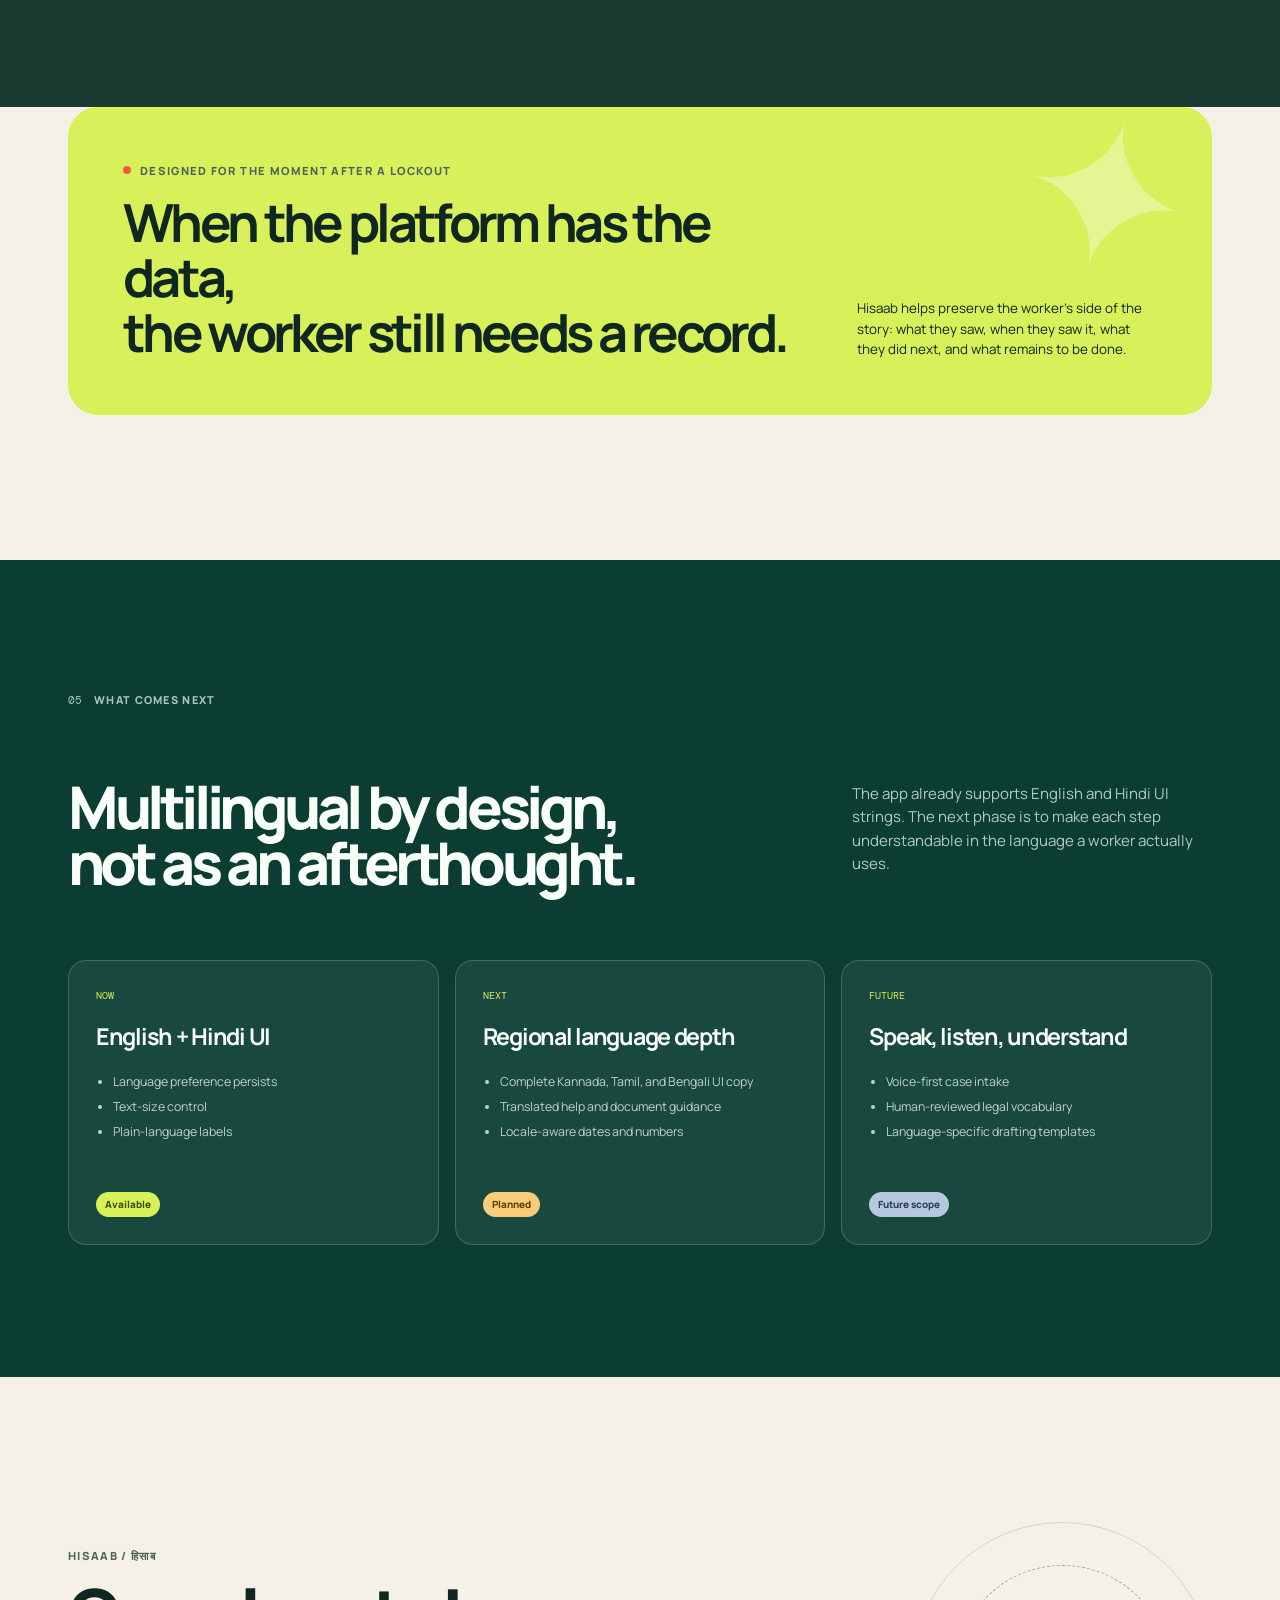
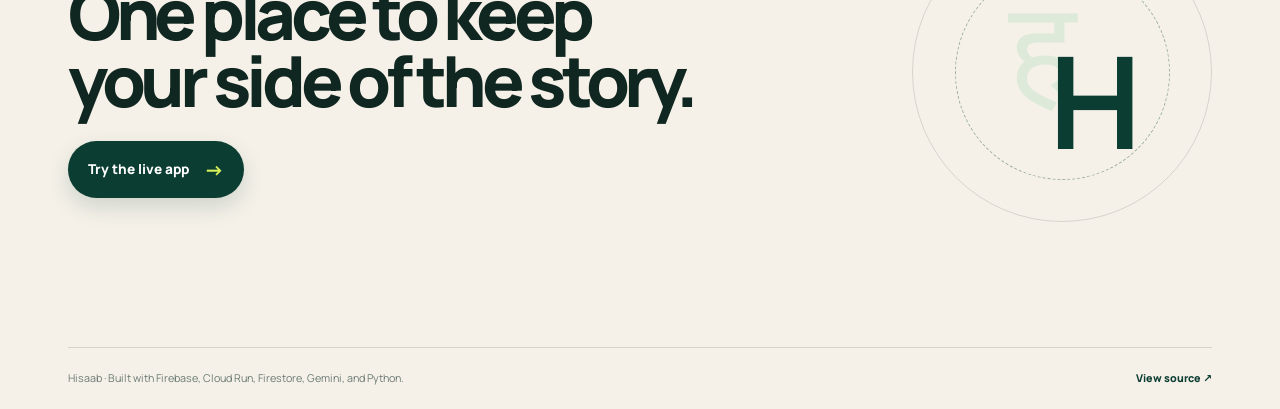
==== commit 84c03138: "docs: clarify AI Studio and Cloud Run build record" ====
--- a/docs/index.html
+++ b/docs/index.html
@@ -11,6 +11,7 @@
   <link href="https://fonts.googleapis.com/css2?family=DM+Mono:wght@400;500&family=Manrope:wght@400;500;600;700;800&family=Noto+Sans+Devanagari:wght@500;600;700&display=swap" rel="stylesheet">
   <link rel="stylesheet" href="site.css">
   <link rel="stylesheet" href="build-story.css">
+  <link rel="stylesheet" href="build-story-overrides.css">
 </head>
 <body>
   <a class="skip" href="#main">Skip to content</a>
@@ -129,16 +130,16 @@
       <div class="section-shell">
         <div class="section-label light reveal"><span>04</span><p>Build story</p></div>
         <div class="build-intro reveal">
-          <div><p class="eyebrow on-dark"><span class="pulse"></span> An honest production journey</p><h2>Started in AI Studio.<br><em>Finished for the real world.</em></h2></div>
-          <p>Hisaab began in Google AI Studio: the product direction, the secure-app directives, and the first working application were created there. Publishing exposed the difference between a compelling prototype and a dependable public service, so Codex was brought in to productionize the work.</p>
+          <div><p class="eyebrow on-dark"><span class="pulse"></span> An honest build record</p><h2>Started in AI Studio.<br><em>Operated on Cloud Run.</em></h2></div>
+          <p>Hisaab’s product direction, custom security instructions, and original interactive prototype were created in Google AI Studio. The public Hisaab service is a separately engineered Cloud Run application. This page distinguishes the prototype, its AI Studio credential, and the deployed production service rather than representing them as the same codebase.</p>
         </div>
         <div class="build-steps">
-          <article class="build-step reveal"><span>01</span><p class="build-label">GOOGLE AI STUDIO</p><h3>Security came first</h3><p>Custom instructions established the project’s non-negotiables: Firebase identity, server-side token verification, user-isolated data, Secret Manager, safe AI output, and tested deterministic decisions.</p></article>
-          <article class="build-step reveal"><span>02</span><p class="build-label">THE PUBLISHING TEST</p><h3>The prototype hit a real deployment problem</h3><p>The AI Studio export looked right in development but its published URL rendered blank. The issue showed why production needs a verified build, startup command, port binding, logs, and an end-to-end test—not only a preview.</p></article>
-          <article class="build-step reveal"><span>03</span><p class="build-label">CODEX + GITHUB</p><h3>Harden, test, and make it observable</h3><p>Codex was used to diagnose the deployment path, keep the project under version control, test critical flows, and retain the security boundaries needed for an authenticated application.</p></article>
-          <article class="build-step reveal"><span>04</span><p class="build-label">CLOUD RUN</p><h3>One public, production service</h3><p>The result is deployed on Cloud Run with Firebase Authentication, user-scoped Firestore storage, Gemini through a server backend, and server-only secrets.</p></article>
+          <article class="build-step reveal"><span>01</span><p class="build-label">GOOGLE AI STUDIO</p><h3>Security instructions set the foundation</h3><p>Custom instructions established the intended guardrails: Firebase identity, server-side verification, user isolation, Secret Manager, safe AI output, and deterministic decisions for high-impact calculations.</p></article>
+          <article class="build-step reveal"><span>02</span><p class="build-label">AI STUDIO PROTOTYPE</p><h3>The first Hisaab experience</h3><p>AI Studio produced the original Hisaab prototype and its case-journal experience. Its published URL is retained as a public prototype and as evidence of the AI Studio build process.</p></article>
+          <article class="build-step reveal"><span>03</span><p class="build-label">VERIFICATION</p><h3>Test the integration boundaries</h3><p>The exported prototype was reviewed separately from the deployed service. Its Gemini Developer API key was verified with a live model request before being placed server-side in the Cloud Run service.</p></article>
+          <article class="build-step reveal"><span>04</span><p class="build-label">CLOUD RUN</p><h3>A distinct, public production service</h3><p>The live service uses the public GitHub codebase: Firebase Authentication, server-scoped Firestore access, Gemini through a server backend, and keys injected from Secret Manager.</p></article>
         </div>
-        <div class="build-note reveal"><strong>What this demonstrates</strong><p>AI Studio accelerated the secure product foundation. The publishing setback became part of the engineering work: validate a generated app under real runtime conditions, then make it reliable before asking users to trust it with sensitive records.</p><a href="https://hisaab-651858445044.asia-south1.run.app" target="_blank" rel="noreferrer">Open the deployed Hisaab service <span>↗</span></a></div>
+        <div class="build-note reveal"><strong>What is live today</strong><p>A Gemini Developer API key created through AI Studio was tested and added to Cloud Run through Secret Manager. The exported AI Studio React/Express package has not been represented as the Cloud Run source; the production service is the separately maintained public repository.</p><a href="https://hisaab-gig-worker-case-journal.ai.studio/" target="_blank" rel="noreferrer">Open AI Studio prototype <span>↗</span></a><a href="https://hisaab-651858445044.asia-south1.run.app" target="_blank" rel="noreferrer">Open Cloud Run service <span>↗</span></a></div>
       </div>
     </section>
 
--- a/docs/build-story-overrides.css
+++ b/docs/build-story-overrides.css
@@ -0,0 +1,2 @@
+/* Layout adjustment for the two public build links. */
+.build-note{grid-template-columns:.75fr 2fr auto auto}@media(max-width:820px){.build-note{grid-template-columns:1fr}}
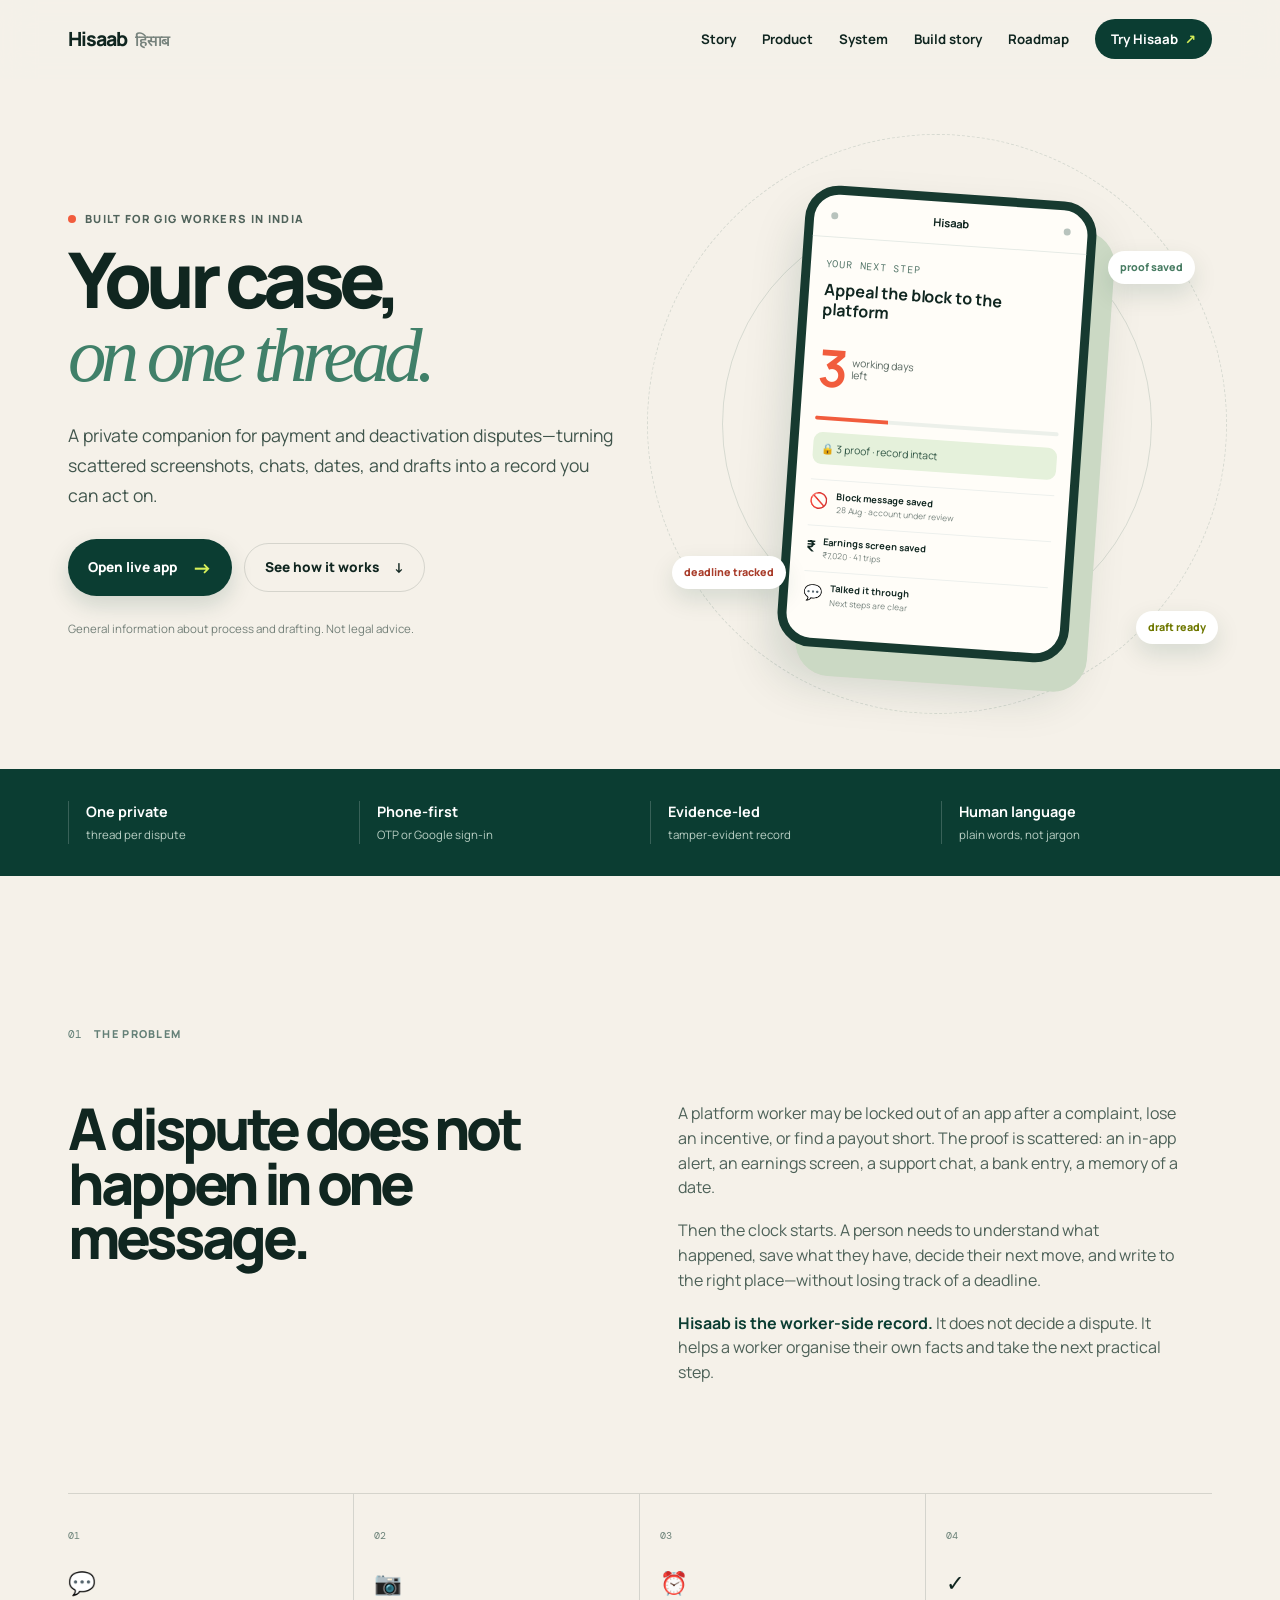
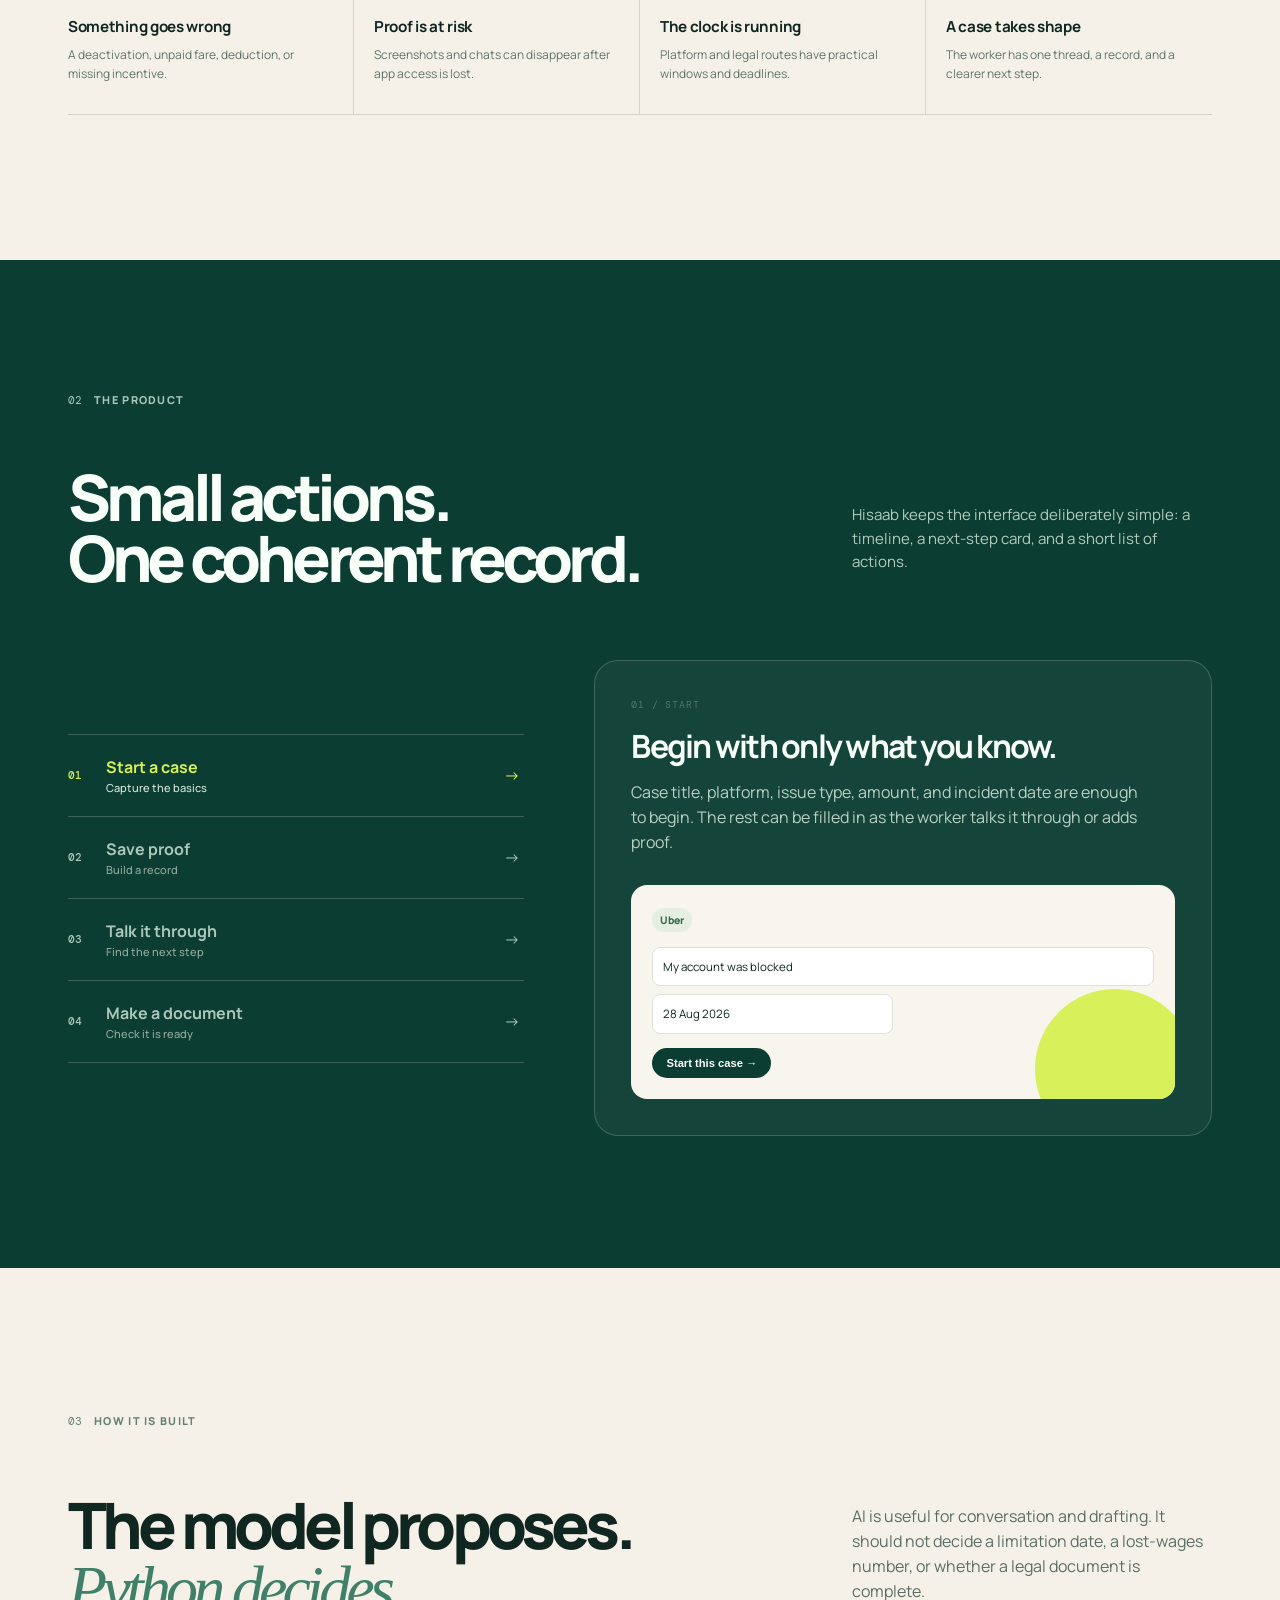
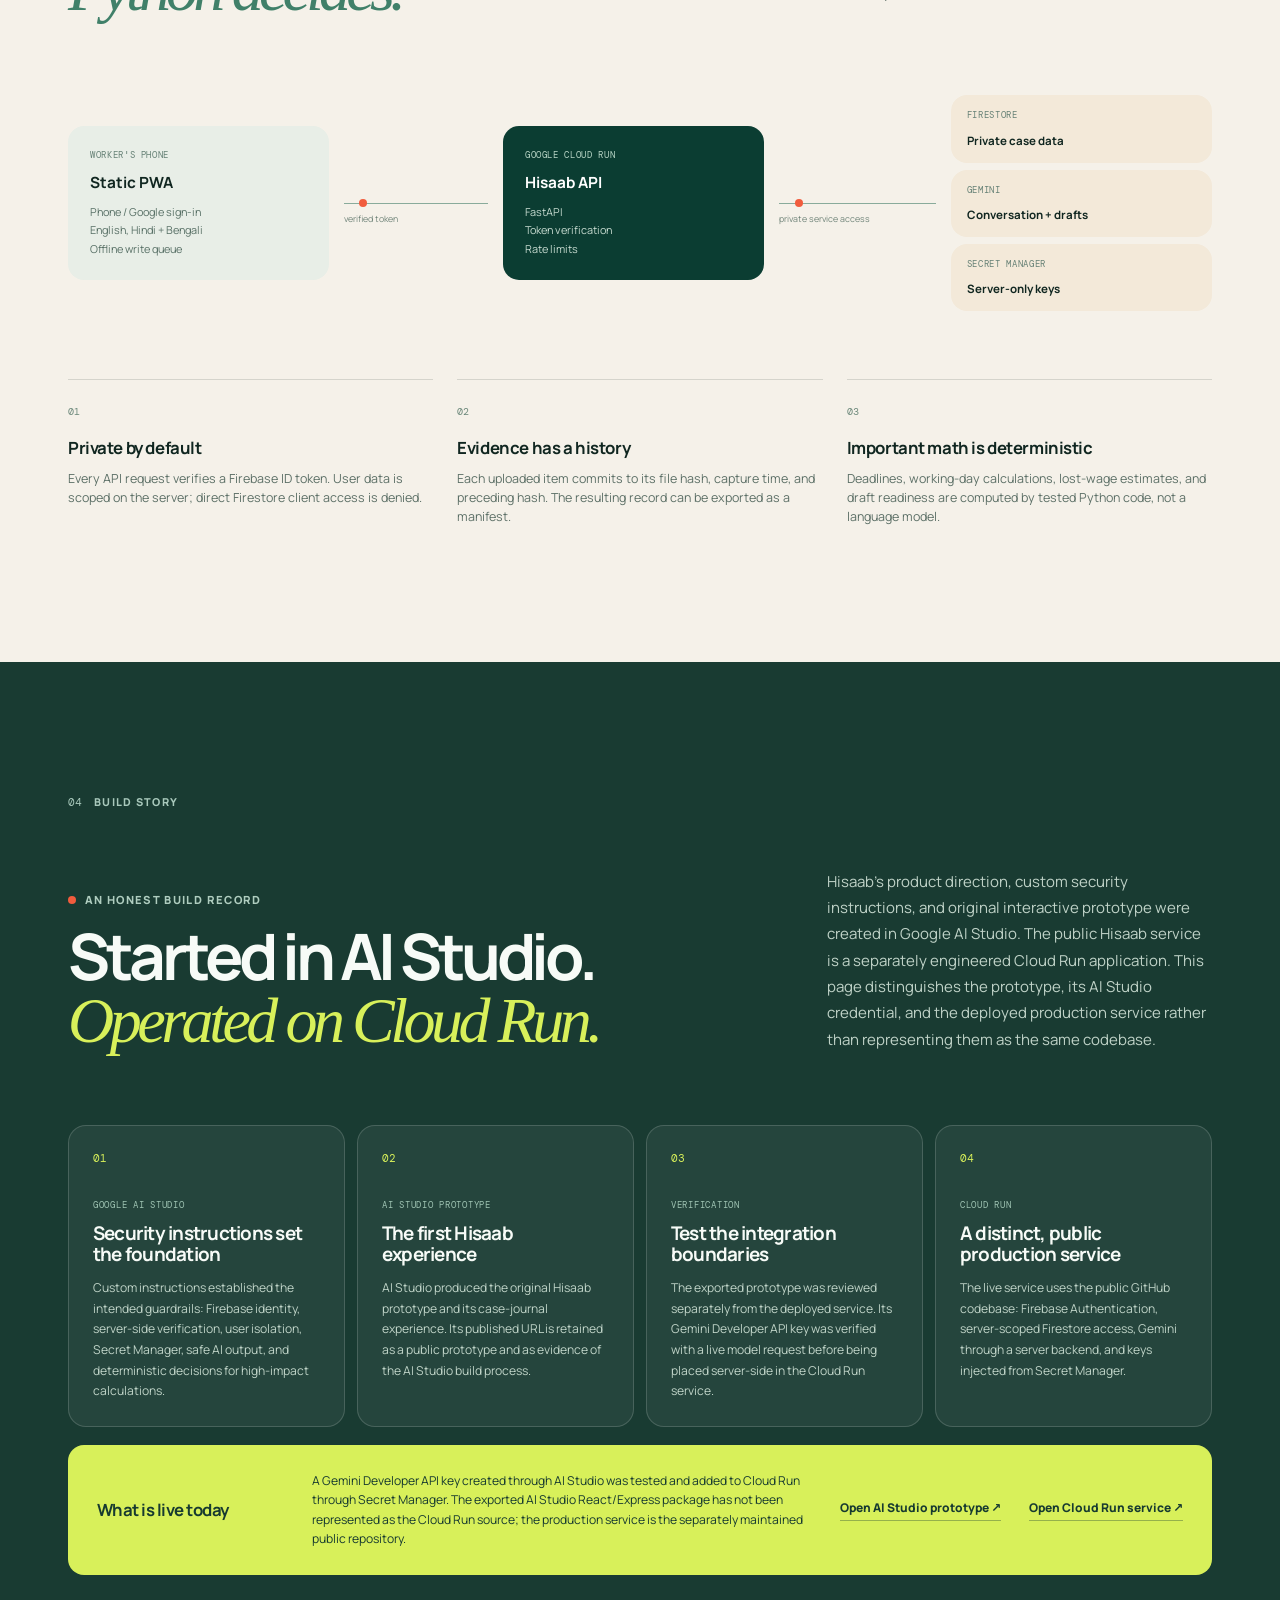
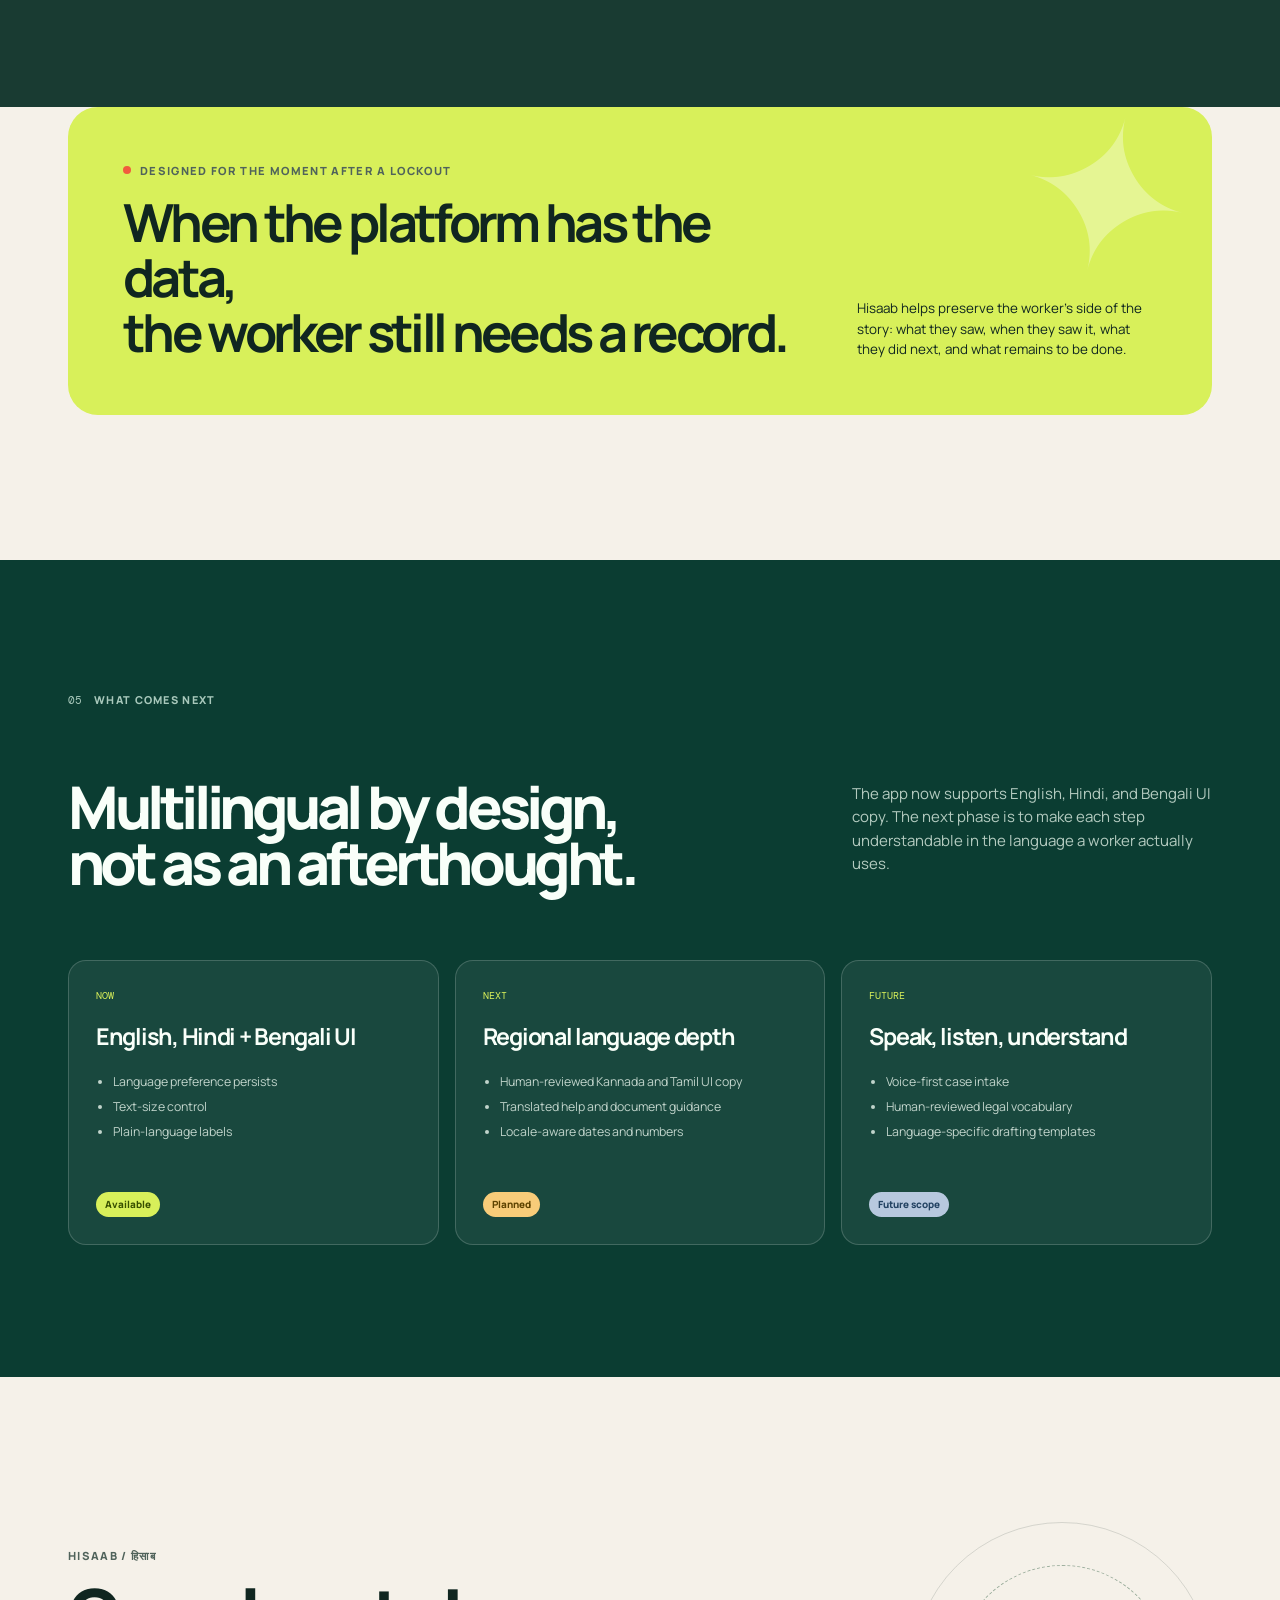
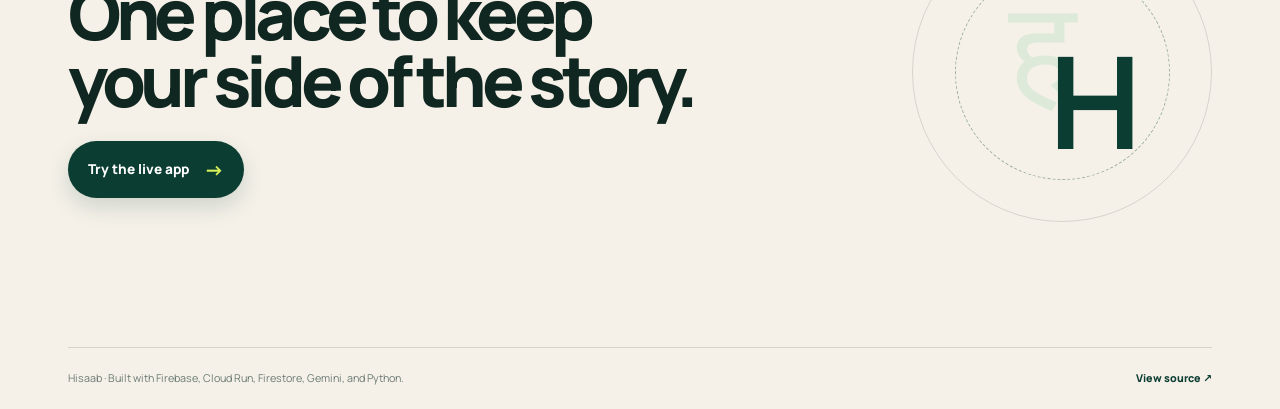
==== commit 6d6f5464: "feat: add Bengali language support" ====
--- a/docs/index.html
+++ b/docs/index.html
@@ -113,7 +113,7 @@
       <div class="section-label reveal"><span>03</span><p>How it is built</p></div>
       <div class="system-intro reveal"><h2>The model proposes.<br><em>Python decides.</em></h2><p>AI is useful for conversation and drafting. It should not decide a limitation date, a lost-wages number, or whether a legal document is complete.</p></div>
       <div class="architecture reveal">
-        <div class="arch-node client"><p>WORKER'S PHONE</p><strong>Static PWA</strong><span>Phone / Google sign-in<br>English + Hindi<br>Offline write queue</span></div>
+        <div class="arch-node client"><p>WORKER'S PHONE</p><strong>Static PWA</strong><span>Phone / Google sign-in<br>English, Hindi + Bengali<br>Offline write queue</span></div>
         <div class="arch-line"><i></i><small>verified token</small></div>
         <div class="arch-node server"><p>GOOGLE CLOUD RUN</p><strong>Hisaab API</strong><span>FastAPI<br>Token verification<br>Rate limits</span></div>
         <div class="arch-line second"><i></i><small>private service access</small></div>
@@ -150,10 +150,10 @@
     <section id="roadmap" class="roadmap-area">
       <div class="section-shell">
         <div class="section-label light reveal"><span>05</span><p>What comes next</p></div>
-        <div class="roadmap-intro reveal"><h2>Multilingual by design,<br>not as an afterthought.</h2><p>The app already supports English and Hindi UI strings. The next phase is to make each step understandable in the language a worker actually uses.</p></div>
+        <div class="roadmap-intro reveal"><h2>Multilingual by design,<br>not as an afterthought.</h2><p>The app now supports English, Hindi, and Bengali UI copy. The next phase is to make each step understandable in the language a worker actually uses.</p></div>
         <div class="roadmap-grid">
-          <article class="road-card reveal"><p>NOW</p><h3>English + Hindi UI</h3><ul><li>Language preference persists</li><li>Text-size control</li><li>Plain-language labels</li></ul><span class="status complete">Available</span></article>
-          <article class="road-card reveal"><p>NEXT</p><h3>Regional language depth</h3><ul><li>Complete Kannada, Tamil, and Bengali UI copy</li><li>Translated help and document guidance</li><li>Locale-aware dates and numbers</li></ul><span class="status planned">Planned</span></article>
+          <article class="road-card reveal"><p>NOW</p><h3>English, Hindi + Bengali UI</h3><ul><li>Language preference persists</li><li>Text-size control</li><li>Plain-language labels</li></ul><span class="status complete">Available</span></article>
+          <article class="road-card reveal"><p>NEXT</p><h3>Regional language depth</h3><ul><li>Human-reviewed Kannada and Tamil UI copy</li><li>Translated help and document guidance</li><li>Locale-aware dates and numbers</li></ul><span class="status planned">Planned</span></article>
           <article class="road-card reveal"><p>FUTURE</p><h3>Speak, listen, understand</h3><ul><li>Voice-first case intake</li><li>Human-reviewed legal vocabulary</li><li>Language-specific drafting templates</li></ul><span class="status future">Future scope</span></article>
         </div>
       </div>
